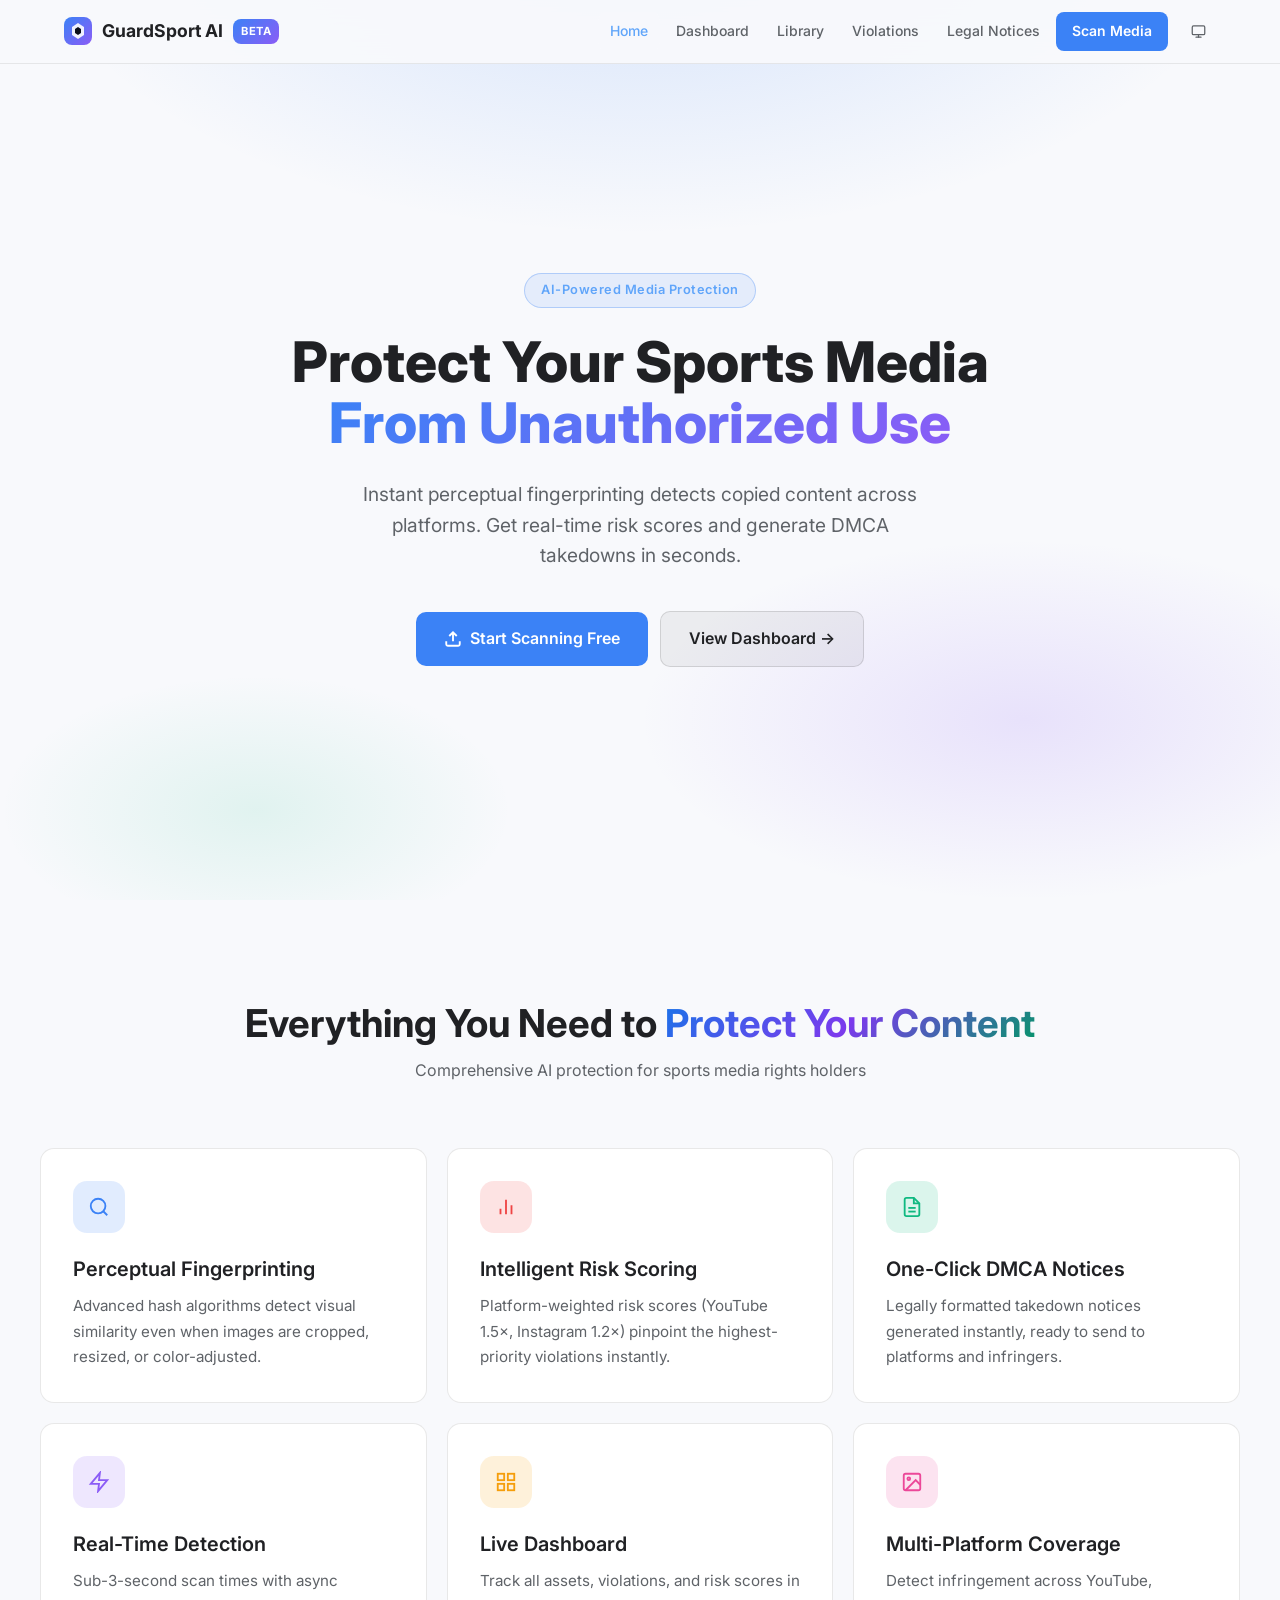
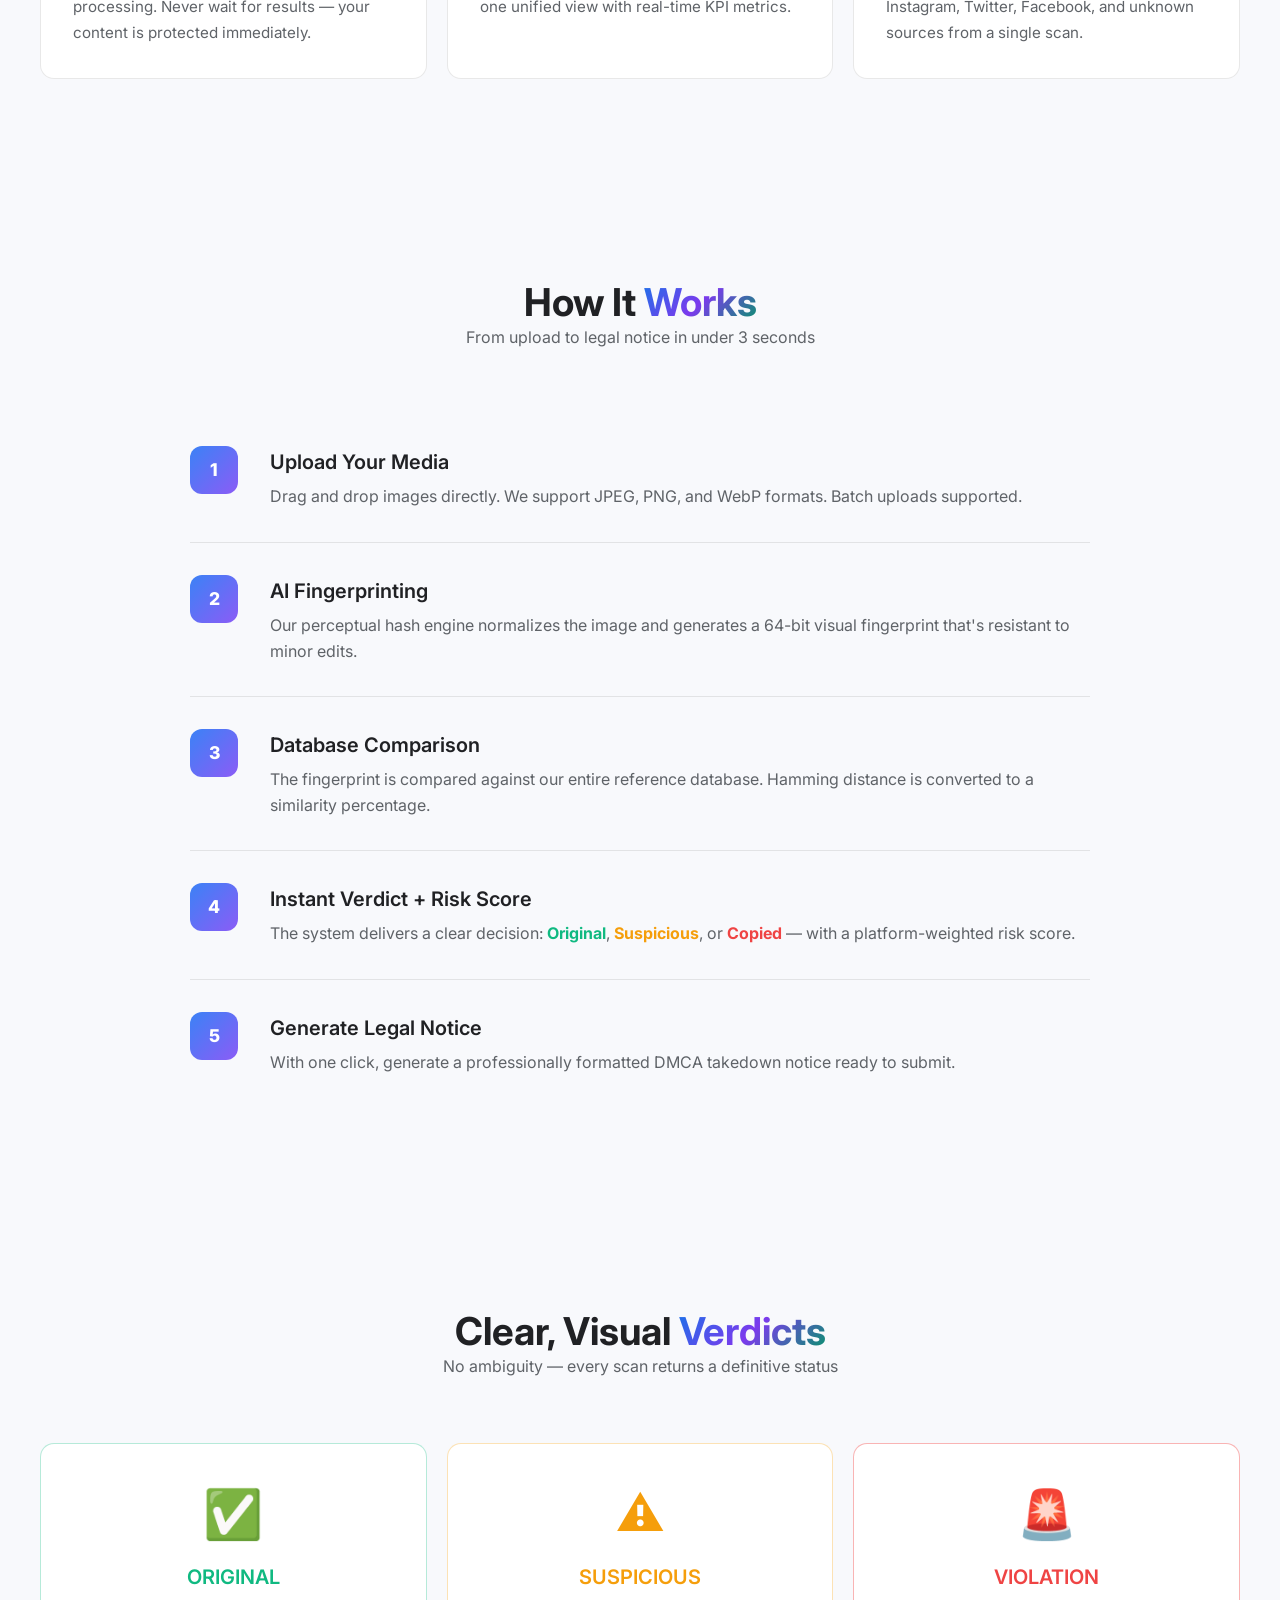
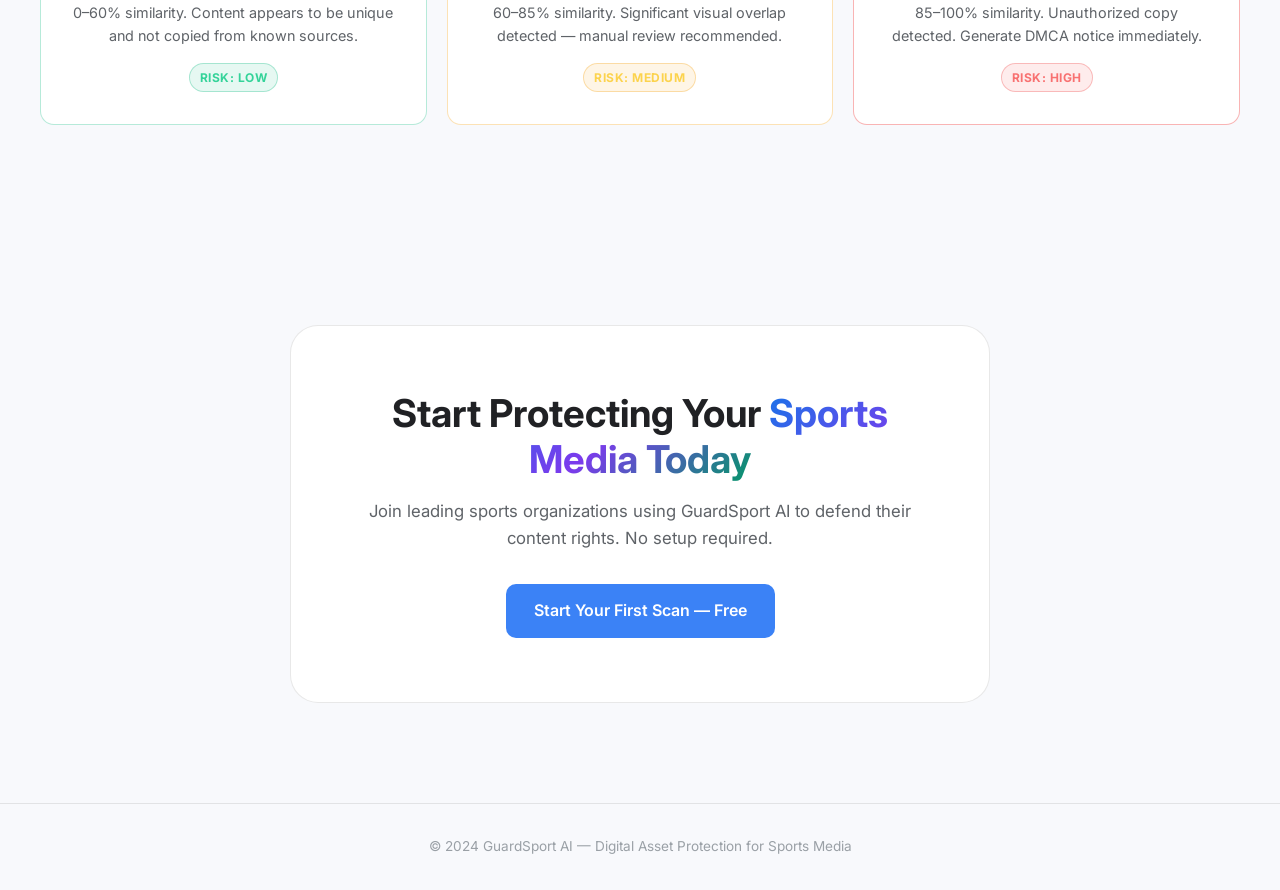
==== frontend/index.html @ a5006ee5 "🚀 Initial release: GuardSport AI — Sports Media Protection Platform - FastAPI backend with perceptua" ====
<!DOCTYPE html>
<html lang="en">
<head>
  <meta charset="UTF-8"/>
  <link rel="icon" href="favicon.svg" type="image/svg+xml"/>
  <meta name="viewport" content="width=device-width, initial-scale=1.0"/>
  <title>GuardSport AI — Digital Asset Protection for Sports Media</title>
  <meta name="description" content="AI-powered sports media protection platform. Detect unauthorized image and video usage, get instant risk scores, and generate legal DMCA takedown notices."/>
  <link rel="stylesheet" href="css/common.css"/>
  <link rel="stylesheet" href="css/animations.css"/>
  <style>
    /* ── Hero ────────────────────────────────────────── */
    .hero {
      min-height: 100vh;
      display: flex; align-items: center; justify-content: center;
      text-align: center;
      padding: 120px 24px 80px;
      position: relative; overflow: hidden;
    }

    .hero-bg {
      position: absolute; inset: 0;
      background:
        radial-gradient(ellipse 80% 60% at 50% -10%, rgba(59,130,246,0.2) 0%, transparent 60%),
        radial-gradient(ellipse 60% 40% at 80% 80%, rgba(139,92,246,0.15) 0%, transparent 50%),
        radial-gradient(ellipse 40% 30% at 20% 90%, rgba(16,185,129,0.1) 0%, transparent 50%);
      pointer-events: none;
    }

    /* Animated grid */
    .hero-grid {
      position: absolute; inset: 0; overflow: hidden; pointer-events: none;
      background-image:
        linear-gradient(rgba(255,255,255,0.02) 1px, transparent 1px),
        linear-gradient(90deg, rgba(255,255,255,0.02) 1px, transparent 1px);
      background-size: 64px 64px;
      mask-image: radial-gradient(ellipse at center, black 30%, transparent 80%);
    }

    .hero-content { position: relative; z-index: 1; max-width: 800px; }

    .hero-eyebrow {
      display: inline-flex; align-items: center; gap: 8px;
      background: rgba(59,130,246,0.1);
      border: 1px solid rgba(59,130,246,0.3);
      border-radius: 100px;
      padding: 6px 16px;
      font-size: 0.8rem;
      font-weight: 600;
      color: var(--blue-light);
      letter-spacing: 0.5px;
      margin-bottom: 24px;
      animation: fadeInUp 0.5s ease forwards;
    }

    .hero h1 {
      margin-bottom: 24px;
      animation: fadeInUp 0.5s 0.1s ease forwards; opacity: 0;
    }

    .hero p.lead {
      font-size: 1.2rem;
      max-width: 580px;
      margin: 0 auto 40px;
      animation: fadeInUp 0.5s 0.2s ease forwards; opacity: 0;
    }

    .hero-cta {
      display: flex; align-items: center; justify-content: center; gap: 12px;
      flex-wrap: wrap;
      animation: fadeInUp 0.5s 0.3s ease forwards; opacity: 0;
    }

    .hero-stats {
      display: flex; align-items: center; justify-content: center;
      gap: 40px; margin-top: 72px;
      animation: fadeInUp 0.5s 0.5s ease forwards; opacity: 0;
    }

    .hero-stat-item { text-align: center; }
    .hero-stat-value {
      font-size: 2rem; font-weight: 800;
      background: linear-gradient(135deg, var(--blue-light), #A78BFA);
      -webkit-background-clip: text; background-clip: text;
      -webkit-text-fill-color: transparent;
    }
    .hero-stat-label { font-size: 0.8rem; color: var(--text-muted); margin-top: 2px; }
    .hero-stat-divider { width: 1px; height: 40px; background: var(--border); }

    /* ── Features ────────────────────────────────────── */
    .features { padding: 100px 24px; }
    .features-inner { max-width: var(--max-width); margin: 0 auto; }

    .features-header { text-align: center; margin-bottom: 64px; }
    .features-header h2 { margin-bottom: 12px; }

    .features-grid {
      display: grid;
      grid-template-columns: repeat(auto-fit, minmax(300px, 1fr));
      gap: 20px;
    }

    .feature-card {
      background: var(--bg-card);
      border: 1px solid var(--border);
      border-radius: var(--radius);
      padding: 32px;
      transition: all 0.3s;
    }

    .feature-card:hover {
      border-color: var(--border-hover);
      transform: translateY(-4px);
      box-shadow: var(--shadow-lg);
    }

    .feature-icon {
      width: 52px; height: 52px;
      border-radius: 14px;
      display: flex; align-items: center; justify-content: center;
      font-size: 1.5rem;
      margin-bottom: 20px;
    }

    .feature-card h3 { margin-bottom: 8px; }
    .feature-card p { font-size: 0.95rem; line-height: 1.7; }

    /* ── How It Works ────────────────────────────────── */
    .how-it-works { padding: 100px 24px; background: rgba(255,255,255,0.01); }
    .how-inner { max-width: 900px; margin: 0 auto; }
    .how-header { text-align: center; margin-bottom: 64px; }

    .steps { display: flex; flex-direction: column; gap: 0; }

    .step {
      display: flex; gap: 32px; align-items: flex-start;
      padding: 32px 0;
      border-bottom: 1px solid var(--border);
    }
    .step:last-child { border-bottom: none; }

    .step-num {
      width: 48px; height: 48px; flex-shrink: 0;
      border-radius: 12px;
      background: linear-gradient(135deg, var(--blue), #8B5CF6);
      display: flex; align-items: center; justify-content: center;
      font-weight: 800; font-size: 1.1rem; color: white;
    }

    .step-content h3 { margin-bottom: 6px; }

    /* ── Status Demo ─────────────────────────────────── */
    .demo-section { padding: 100px 24px; }
    .demo-inner { max-width: var(--max-width); margin: 0 auto; }
    .demo-header { text-align: center; margin-bottom: 64px; }

    .demo-cards {
      display: grid;
      grid-template-columns: repeat(auto-fit, minmax(280px, 1fr));
      gap: 20px;
    }

    .demo-card {
      background: var(--bg-card);
      border: 1px solid var(--border);
      border-radius: var(--radius);
      padding: 32px;
      text-align: center;
      transition: all 0.3s;
    }

    .demo-status { font-size: 3rem; font-weight: 900; margin-bottom: 8px; }
    .demo-card p { font-size: 0.9rem; margin-top: 8px; }

    .demo-card.original { border-color: rgba(16,185,129,0.3); }
    .demo-card.suspicious { border-color: rgba(245,158,11,0.3); }
    .demo-card.copied { border-color: rgba(239,68,68,0.4); animation: pulse-red 3s infinite; }

    .demo-card.original:hover { box-shadow: 0 0 40px var(--green-glow); }
    .demo-card.suspicious:hover { box-shadow: 0 0 40px var(--yellow-glow); }
    .demo-card.copied:hover { box-shadow: 0 0 60px var(--red-glow); }

    /* ── CTA Section ─────────────────────────────────── */
    .cta-section {
      padding: 100px 24px;
      text-align: center;
    }

    .cta-inner {
      max-width: 700px; margin: 0 auto;
      background: var(--bg-card);
      border: 1px solid var(--border);
      border-radius: var(--radius-xl);
      padding: 64px 48px;
    }

    .cta-inner h2 { margin-bottom: 16px; }
    .cta-inner p { margin-bottom: 32px; font-size: 1.05rem; }

    /* ── Footer ──────────────────────────────────────── */
    .footer {
      border-top: 1px solid var(--border);
      padding: 32px 24px;
      text-align: center;
    }
    .footer p { font-size: 0.85rem; color: var(--text-muted); }
  </style>
  <script src="js/theme.js"></script>
</head>
<body>

<!-- Navigation -->
<nav class="nav">
  <div class="nav-inner">
    <a href="index.html" class="nav-logo">
      <svg viewBox="0 0 28 28" fill="none" xmlns="http://www.w3.org/2000/svg">
        <rect width="28" height="28" rx="8" fill="url(#logoGrad)"/>
        <path d="M14 6L8 10V18L14 22L20 18V10L14 6Z" fill="white" opacity="0.9"/>
        <path d="M14 10L11 12V16L14 18L17 16V12L14 10Z" fill="#0A0E1A"/>
        <defs>
          <linearGradient id="logoGrad" x1="0" y1="0" x2="28" y2="28" gradientUnits="userSpaceOnUse">
            <stop stop-color="#3B82F6"/>
            <stop offset="1" stop-color="#8B5CF6"/>
          </linearGradient>
        </defs>
      </svg>
      GuardSport AI
      <span class="logo-badge">BETA</span>
    </a>
    <ul class="nav-links">
      <li><a href="index.html" class="active">Home</a></li>
      <li><a href="dashboard.html">Dashboard</a></li>
      <li><a href="library.html">Library</a></li>
      <li><a href="violations.html">Violations</a></li>
      <li><a href="legal.html">Legal Notices</a></li>
      <li><a href="upload.html" class="nav-cta">Scan Media</a></li>
    </ul>
    <button class="theme-toggle" id="theme-toggle" aria-label="Toggle theme" title="Toggle theme"></button>
  </div>
</nav>

<!-- Hero Section -->
<section class="hero">
  <div class="hero-bg"></div>
  <div class="hero-grid"></div>
  <div class="hero-content">
    <span class="hero-eyebrow">AI-Powered Media Protection</span>
    <h1>
      Protect Your Sports Media<br/>
      <span class="hero-gradient">From Unauthorized Use</span>
    </h1>
    <p class="lead">
      Instant perceptual fingerprinting detects copied content across platforms.
      Get real-time risk scores and generate DMCA takedowns in seconds.
    </p>
    <div class="hero-cta">
      <a href="upload.html" class="btn btn-primary btn-lg" id="hero-cta-scan">
        <svg width="18" height="18" viewBox="0 0 24 24" fill="none" stroke="currentColor" stroke-width="2.5"><path d="M21 15v4a2 2 0 01-2 2H5a2 2 0 01-2-2v-4M17 8l-5-5-5 5M12 3v12"/></svg>
        Start Scanning Free
      </a>
      <a href="dashboard.html" class="btn btn-secondary btn-lg" id="hero-cta-dashboard">
        View Dashboard →
      </a>
    </div>

  </div>
</section>

<!-- Features -->
<section class="features">
  <div class="features-inner">
    <div class="features-header">
      <h2>Everything You Need to <span class="gradient-text">Protect Your Content</span></h2>
      <p>Comprehensive AI protection for sports media rights holders</p>
    </div>
    <div class="features-grid">
      <div class="feature-card fade-up fade-up-1" id="feature-fingerprint">
        <div class="feature-icon" style="background:rgba(59,130,246,0.15);">
          <svg width="22" height="22" viewBox="0 0 24 24" fill="none" stroke="#3B82F6" stroke-width="2"><circle cx="11" cy="11" r="8"/><path d="M21 21l-4.35-4.35"/></svg>
        </div>
        <h3>Perceptual Fingerprinting</h3>
        <p>Advanced hash algorithms detect visual similarity even when images are cropped, resized, or color-adjusted.</p>
      </div>
      <div class="feature-card fade-up fade-up-2" id="feature-risk">
        <div class="feature-icon" style="background:rgba(239,68,68,0.15);">
          <svg width="22" height="22" viewBox="0 0 24 24" fill="none" stroke="#EF4444" stroke-width="2"><path d="M18 20V10M12 20V4M6 20v-6"/></svg>
        </div>
        <h3>Intelligent Risk Scoring</h3>
        <p>Platform-weighted risk scores (YouTube 1.5×, Instagram 1.2×) pinpoint the highest-priority violations instantly.</p>
      </div>
      <div class="feature-card fade-up fade-up-3" id="feature-legal">
        <div class="feature-icon" style="background:rgba(16,185,129,0.15);">
          <svg width="22" height="22" viewBox="0 0 24 24" fill="none" stroke="#10B981" stroke-width="2"><path d="M14 2H6a2 2 0 00-2 2v16a2 2 0 002 2h12a2 2 0 002-2V8z"/><polyline points="14 2 14 8 20 8"/><line x1="16" y1="13" x2="8" y2="13"/><line x1="16" y1="17" x2="8" y2="17"/></svg>
        </div>
        <h3>One-Click DMCA Notices</h3>
        <p>Legally formatted takedown notices generated instantly, ready to send to platforms and infringers.</p>
      </div>
      <div class="feature-card fade-up fade-up-4" id="feature-realtime">
        <div class="feature-icon" style="background:rgba(139,92,246,0.15);">
          <svg width="22" height="22" viewBox="0 0 24 24" fill="none" stroke="#8B5CF6" stroke-width="2"><polygon points="13 2 3 14 12 14 11 22 21 10 12 10 13 2"/></svg>
        </div>
        <h3>Real-Time Detection</h3>
        <p>Sub-3-second scan times with async processing. Never wait for results — your content is protected immediately.</p>
      </div>
      <div class="feature-card fade-up fade-up-5" id="feature-dashboard">
        <div class="feature-icon" style="background:rgba(245,158,11,0.15);">
          <svg width="22" height="22" viewBox="0 0 24 24" fill="none" stroke="#F59E0B" stroke-width="2"><rect x="3" y="3" width="7" height="7"/><rect x="14" y="3" width="7" height="7"/><rect x="14" y="14" width="7" height="7"/><rect x="3" y="14" width="7" height="7"/></svg>
        </div>
        <h3>Live Dashboard</h3>
        <p>Track all assets, violations, and risk scores in one unified view with real-time KPI metrics.</p>
      </div>
      <div class="feature-card fade-up fade-up-6" id="feature-multi">
        <div class="feature-icon" style="background:rgba(236,72,153,0.15);">
          <svg width="22" height="22" viewBox="0 0 24 24" fill="none" stroke="#EC4899" stroke-width="2"><rect x="3" y="3" width="18" height="18" rx="2"/><circle cx="8.5" cy="8.5" r="1.5"/><polyline points="21 15 16 10 5 21"/></svg>
        </div>
        <h3>Multi-Platform Coverage</h3>
        <p>Detect infringement across YouTube, Instagram, Twitter, Facebook, and unknown sources from a single scan.</p>
      </div>
    </div>
  </div>
</section>

<!-- How It Works -->
<section class="how-it-works">
  <div class="how-inner">
    <div class="how-header">
      <h2>How It <span class="gradient-text">Works</span></h2>
      <p>From upload to legal notice in under 3 seconds</p>
    </div>
    <div class="steps">
      <div class="step">
        <div class="step-num">1</div>
        <div class="step-content">
          <h3>Upload Your Media</h3>
          <p>Drag and drop images directly. We support JPEG, PNG, and WebP formats. Batch uploads supported.</p>
        </div>
      </div>
      <div class="step">
        <div class="step-num">2</div>
        <div class="step-content">
          <h3>AI Fingerprinting</h3>
          <p>Our perceptual hash engine normalizes the image and generates a 64-bit visual fingerprint that's resistant to minor edits.</p>
        </div>
      </div>
      <div class="step">
        <div class="step-num">3</div>
        <div class="step-content">
          <h3>Database Comparison</h3>
          <p>The fingerprint is compared against our entire reference database. Hamming distance is converted to a similarity percentage.</p>
        </div>
      </div>
      <div class="step">
        <div class="step-num">4</div>
        <div class="step-content">
          <h3>Instant Verdict + Risk Score</h3>
          <p>The system delivers a clear decision: <strong style="color:var(--green)">Original</strong>, <strong style="color:var(--yellow)">Suspicious</strong>, or <strong style="color:var(--red)">Copied</strong> — with a platform-weighted risk score.</p>
        </div>
      </div>
      <div class="step">
        <div class="step-num">5</div>
        <div class="step-content">
          <h3>Generate Legal Notice</h3>
          <p>With one click, generate a professionally formatted DMCA takedown notice ready to submit.</p>
        </div>
      </div>
    </div>
  </div>
</section>

<!-- Status Demo -->
<section class="demo-section">
  <div class="demo-inner">
    <div class="demo-header">
      <h2>Clear, Visual <span class="gradient-text">Verdicts</span></h2>
      <p>No ambiguity — every scan returns a definitive status</p>
    </div>
    <div class="demo-cards">
      <div class="demo-card original" id="demo-original">
        <div class="demo-status" style="color:var(--green)">✅</div>
        <h3 style="color:var(--green)">ORIGINAL</h3>
        <p>0–60% similarity. Content appears to be unique and not copied from known sources.</p>
        <div class="mt-16">
          <span class="badge badge-original">Risk: Low</span>
        </div>
      </div>
      <div class="demo-card suspicious" id="demo-suspicious">
        <div class="demo-status" style="color:var(--yellow)">⚠️</div>
        <h3 style="color:var(--yellow)">SUSPICIOUS</h3>
        <p>60–85% similarity. Significant visual overlap detected — manual review recommended.</p>
        <div class="mt-16">
          <span class="badge badge-suspicious">Risk: Medium</span>
        </div>
      </div>
      <div class="demo-card copied" id="demo-copied">
        <div class="demo-status" style="color:var(--red)">🚨</div>
        <h3 style="color:var(--red)">VIOLATION</h3>
        <p>85–100% similarity. Unauthorized copy detected. Generate DMCA notice immediately.</p>
        <div class="mt-16">
          <span class="badge badge-copied">Risk: High</span>
        </div>
      </div>
    </div>
  </div>
</section>

<!-- CTA -->
<section class="cta-section">
  <div class="cta-inner">
    <h2>Start Protecting Your <span class="gradient-text">Sports Media Today</span></h2>
    <p>Join leading sports organizations using GuardSport AI to defend their content rights. No setup required.</p>
    <a href="upload.html" class="btn btn-primary btn-lg" id="cta-final">
      Start Your First Scan — Free
    </a>
  </div>
</section>

<footer class="footer">
  <p>© 2024 GuardSport AI — Digital Asset Protection for Sports Media</p>
</footer>

<script>
  // Intersection observer for fade-up animations
  const fadeCards = document.querySelectorAll('.feature-card');
  const obs = new IntersectionObserver((entries) => {
    entries.forEach(e => { if (e.isIntersecting) e.target.classList.add('visible'); });
  }, { threshold: 0.1 });
  fadeCards.forEach(c => obs.observe(c));
</script>
</body>
</html>
---- frontend/css/common.css ----
/* ══════════════════════════════════════════════════════
   common.css — Design system for Digital Asset Protection
   ══════════════════════════════════════════════════════ */

@import url('https://fonts.googleapis.com/css2?family=Inter:wght@300;400;500;600;700;800;900&display=swap');

/* ── CSS Variables (Design Tokens) ───────────────────── */
:root {
  /* Colors */
  --bg-primary:    #06090F;
  --bg-secondary:  #0D1117;
  --bg-card:       #111827;
  --bg-card-hover: #161f2e;
  --border:        rgba(255,255,255,0.07);
  --border-hover:  rgba(255,255,255,0.14);

  /* Brand */
  --blue:          #3B82F6;
  --blue-light:    #60A5FA;
  --blue-glow:     rgba(59,130,246,0.3);

  /* Status */
  --green:         #10B981;
  --green-light:   #34D399;
  --green-glow:    rgba(16,185,129,0.25);
  --green-bg:      rgba(16,185,129,0.1);

  --yellow:        #F59E0B;
  --yellow-light:  #FCD34D;
  --yellow-glow:   rgba(245,158,11,0.25);
  --yellow-bg:     rgba(245,158,11,0.1);

  --red:           #EF4444;
  --red-light:     #F87171;
  --red-glow:      rgba(239,68,68,0.35);
  --red-bg:        rgba(239,68,68,0.1);

  /* Text */
  --text-primary:  #F9FAFB;
  --text-secondary:#9CA3AF;
  --text-muted:    #6B7280;

  /* Layout */
  --max-width:     1200px;
  --radius-sm:     8px;
  --radius:        14px;
  --radius-lg:     20px;
  --radius-xl:     28px;

  /* Shadows */
  --shadow-sm:     0 2px 8px rgba(0,0,0,0.4);
  --shadow:        0 4px 24px rgba(0,0,0,0.5);
  --shadow-lg:     0 8px 48px rgba(0,0,0,0.6);
  --shadow-blue:   0 4px 32px rgba(59,130,246,0.2);
}

/* ── Reset & Base ────────────────────────────────────── */
*, *::before, *::after { box-sizing: border-box; margin: 0; padding: 0; }

html { scroll-behavior: smooth; }

body {
  font-family: 'Inter', system-ui, sans-serif;
  background: var(--bg-primary);
  color: var(--text-primary);
  line-height: 1.6;
  min-height: 100vh;
  -webkit-font-smoothing: antialiased;
}

/* ── Typography ─────────────────────────────────────── */
h1 { font-size: clamp(2rem, 5vw, 3.5rem); font-weight: 800; line-height: 1.1; }
h2 { font-size: clamp(1.5rem, 3vw, 2.5rem); font-weight: 700; line-height: 1.2; }
h3 { font-size: 1.25rem; font-weight: 600; }
h4 { font-size: 1rem; font-weight: 600; }
p  { color: var(--text-secondary); }

a { color: var(--blue-light); text-decoration: none; }
a:hover { text-decoration: underline; }

/* ── Navigation ─────────────────────────────────────── */
.nav {
  position: fixed; top: 0; left: 0; right: 0; z-index: 100;
  background: rgba(6,9,15,0.85);
  backdrop-filter: blur(20px);
  border-bottom: 1px solid var(--border);
  height: 64px;
  display: flex; align-items: center;
}

.nav-inner {
  max-width: var(--max-width);
  margin: 0 auto;
  padding: 0 24px;
  width: 100%;
  display: flex; align-items: center; gap: 8px;
}

.nav-logo {
  display: flex; align-items: center; gap: 10px;
  font-weight: 700; font-size: 1.1rem;
  color: var(--text-primary);
  text-decoration: none;
  flex: 1;
}

.nav-logo svg { width: 28px; height: 28px; }

.logo-badge {
  background: linear-gradient(135deg, var(--blue), #8B5CF6);
  border-radius: 8px;
  padding: 4px 8px;
  font-size: 0.7rem;
  font-weight: 700;
  color: white;
  letter-spacing: 0.5px;
}

.nav-links {
  display: flex; align-items: center; gap: 4px;
  list-style: none;
}

.nav-links a {
  display: flex; align-items: center; gap: 6px;
  padding: 8px 12px;
  border-radius: var(--radius-sm);
  font-size: 0.875rem;
  font-weight: 500;
  color: var(--text-secondary);
  text-decoration: none;
  transition: all 0.2s;
}

.nav-links a:hover,
.nav-links a.active {
  color: var(--text-primary);
  background: rgba(255,255,255,0.06);
}

.nav-links a.active { color: var(--blue-light); }

.nav-cta {
  background: var(--blue);
  color: white !important;
  padding: 8px 16px !important;
  border-radius: var(--radius-sm) !important;
  font-weight: 600 !important;
  transition: all 0.2s !important;
}
.nav-cta:hover {
  background: var(--blue-light) !important;
  transform: translateY(-1px);
  box-shadow: var(--shadow-blue) !important;
}

/* ── Page Layout ─────────────────────────────────────── */
.page-wrapper {
  max-width: var(--max-width);
  margin: 0 auto;
  padding: 88px 24px 64px;
}

.page-header {
  margin-bottom: 40px;
}
.page-header h1 { margin-bottom: 8px; }
.page-header p  { font-size: 1.05rem; }

/* ── Cards ───────────────────────────────────────────── */
.card {
  background: var(--bg-card);
  border: 1px solid var(--border);
  border-radius: var(--radius);
  padding: 24px;
  transition: border-color 0.2s, transform 0.2s, box-shadow 0.2s;
}

.card:hover {
  border-color: var(--border-hover);
  transform: translateY(-2px);
  box-shadow: var(--shadow);
}

.card-lg { padding: 32px; }
.card-sm { padding: 16px; border-radius: var(--radius-sm); }

/* ── Buttons ─────────────────────────────────────────── */
.btn {
  display: inline-flex; align-items: center; gap: 8px;
  padding: 10px 20px;
  border-radius: var(--radius-sm);
  font-size: 0.9rem;
  font-weight: 600;
  cursor: pointer;
  border: none;
  transition: all 0.2s;
  text-decoration: none;
  white-space: nowrap;
}

.btn-primary {
  background: var(--blue);
  color: white;
}
.btn-primary:hover {
  background: var(--blue-light);
  transform: translateY(-1px);
  box-shadow: 0 4px 20px rgba(59,130,246,0.4);
  text-decoration: none;
  color: white;
}

.btn-secondary {
  background: rgba(255,255,255,0.07);
  color: var(--text-primary);
  border: 1px solid var(--border);
}
.btn-secondary:hover {
  background: rgba(255,255,255,0.12);
  border-color: var(--border-hover);
  text-decoration: none;
}

.btn-danger {
  background: var(--red);
  color: white;
}
.btn-danger:hover {
  background: var(--red-light);
  transform: translateY(-1px);
  box-shadow: 0 4px 20px rgba(239,68,68,0.4);
  text-decoration: none;
  color: white;
}

.btn-success {
  background: var(--green);
  color: white;
}
.btn-success:hover {
  background: var(--green-light);
  transform: translateY(-1px);
  box-shadow: 0 4px 20px rgba(16,185,129,0.4);
  text-decoration: none;
  color: white;
}

.btn-lg { padding: 14px 28px; font-size: 1rem; border-radius: 10px; }
.btn-sm { padding: 6px 14px; font-size: 0.8rem; }
.btn-icon { padding: 8px; }

/* ── Status Badges ───────────────────────────────────── */
.badge {
  display: inline-flex; align-items: center; gap: 6px;
  padding: 4px 10px;
  border-radius: 100px;
  font-size: 0.75rem;
  font-weight: 700;
  letter-spacing: 0.5px;
  text-transform: uppercase;
}

.badge-original {
  background: var(--green-bg);
  color: var(--green-light);
  border: 1px solid rgba(16,185,129,0.3);
}

.badge-suspicious {
  background: var(--yellow-bg);
  color: var(--yellow-light);
  border: 1px solid rgba(245,158,11,0.3);
}

.badge-copied {
  background: var(--red-bg);
  color: var(--red-light);
  border: 1px solid rgba(239,68,68,0.3);
}

/* LARGE status badge for results page */
.status-badge-large {
  display: inline-flex; align-items: center; gap: 12px;
  padding: 16px 32px;
  border-radius: var(--radius);
  font-size: 1.5rem;
  font-weight: 900;
  letter-spacing: 1px;
  text-transform: uppercase;
}

.status-badge-large.original {
  background: var(--green-bg);
  color: var(--green);
  border: 2px solid var(--green);
  box-shadow: 0 0 40px var(--green-glow);
}

.status-badge-large.suspicious {
  background: var(--yellow-bg);
  color: var(--yellow);
  border: 2px solid var(--yellow);
  box-shadow: 0 0 40px var(--yellow-glow);
}

.status-badge-large.copied {
  background: var(--red-bg);
  color: var(--red);
  border: 2px solid var(--red);
  box-shadow: 0 0 60px var(--red-glow);
  animation: pulse-red 2s infinite;
}

/* ── Metric Cards ────────────────────────────────────── */
.metric-grid {
  display: grid;
  grid-template-columns: repeat(auto-fit, minmax(220px, 1fr));
  gap: 16px;
  margin-bottom: 32px;
}

.metric-card {
  background: var(--bg-card);
  border: 1px solid var(--border);
  border-radius: var(--radius);
  padding: 24px;
  transition: all 0.2s;
}

.metric-card:hover {
  border-color: var(--border-hover);
  transform: translateY(-2px);
}

.metric-icon {
  width: 44px; height: 44px;
  border-radius: 10px;
  display: flex; align-items: center; justify-content: center;
  font-size: 1.3rem;
  margin-bottom: 16px;
}

.metric-value {
  font-size: 2.2rem;
  font-weight: 800;
  line-height: 1;
  margin-bottom: 4px;
}

.metric-label {
  font-size: 0.85rem;
  color: var(--text-muted);
  font-weight: 500;
}

.metric-trend {
  display: inline-flex; align-items: center; gap: 4px;
  margin-top: 8px;
  font-size: 0.78rem;
  font-weight: 600;
}

/* ── Tables ──────────────────────────────────────────── */
.table-wrapper {
  overflow-x: auto;
  border-radius: var(--radius);
  border: 1px solid var(--border);
}

table {
  width: 100%;
  border-collapse: collapse;
  font-size: 0.875rem;
}

thead {
  background: rgba(255,255,255,0.03);
}

th {
  padding: 12px 16px;
  text-align: left;
  font-weight: 600;
  font-size: 0.75rem;
  text-transform: uppercase;
  letter-spacing: 0.5px;
  color: var(--text-muted);
  border-bottom: 1px solid var(--border);
}

td {
  padding: 14px 16px;
  border-bottom: 1px solid rgba(255,255,255,0.04);
  vertical-align: middle;
}

tr:last-child td { border-bottom: none; }

tr:hover td {
  background: rgba(255,255,255,0.02);
}

.row-violation td { background: rgba(239,68,68,0.04) !important; }
.row-violation:hover td { background: rgba(239,68,68,0.08) !important; }

/* ── Progress Bar ────────────────────────────────────── */
.progress-bar {
  height: 6px;
  background: rgba(255,255,255,0.08);
  border-radius: 100px;
  overflow: hidden;
}

.progress-fill {
  height: 100%;
  border-radius: 100px;
  transition: width 1s cubic-bezier(0.4, 0, 0.2, 1);
}

/* ── Toast ───────────────────────────────────────────── */
.toast-container {
  position: fixed; bottom: 24px; right: 24px;
  z-index: 9999;
  display: flex; flex-direction: column; gap: 8px;
}

.toast {
  display: flex; align-items: center; gap: 12px;
  background: var(--bg-card);
  border: 1px solid var(--border);
  border-radius: var(--radius-sm);
  padding: 12px 16px;
  font-size: 0.875rem;
  font-weight: 500;
  box-shadow: var(--shadow-lg);
  animation: slideIn 0.3s ease, fadeOut 0.3s ease 2.7s forwards;
  min-width: 280px;
  max-width: 380px;
}

.toast.success { border-left: 3px solid var(--green); }
.toast.error   { border-left: 3px solid var(--red); }
.toast.info    { border-left: 3px solid var(--blue); }

/* ── Section Dividers ────────────────────────────────── */
.section-header {
  display: flex; align-items: center; justify-content: space-between;
  margin-bottom: 20px;
}

.section-title {
  font-size: 1rem;
  font-weight: 700;
  color: var(--text-primary);
}

/* ── Empty State ─────────────────────────────────────── */
.empty-state {
  text-align: center; padding: 60px 24px;
  color: var(--text-muted);
}

.empty-state-icon { font-size: 3rem; margin-bottom: 16px; opacity: 0.5; }
.empty-state h3 { color: var(--text-secondary); margin-bottom: 8px; }

/* ── Skeleton Loader ─────────────────────────────────── */
.skeleton {
  background: linear-gradient(
    90deg,
    rgba(255,255,255,0.04) 25%,
    rgba(255,255,255,0.08) 50%,
    rgba(255,255,255,0.04) 75%
  );
  background-size: 200% 100%;
  animation: shimmer 1.5s infinite;
  border-radius: var(--radius-sm);
}

/* ── Loading Overlay ─────────────────────────────────── */
.scan-overlay {
  position: fixed; inset: 0;
  background: rgba(6,9,15,0.92);
  backdrop-filter: blur(12px);
  z-index: 200;
  display: flex; flex-direction: column;
  align-items: center; justify-content: center;
  gap: 24px;
}

.scan-overlay.hidden { display: none; }

.scan-ring {
  width: 80px; height: 80px;
  border: 3px solid rgba(59,130,246,0.2);
  border-top-color: var(--blue);
  border-radius: 50%;
  animation: spin 0.8s linear infinite;
}

.scan-text {
  font-size: 1.2rem;
  font-weight: 600;
  color: var(--text-primary);
}

.scan-subtext {
  font-size: 0.875rem;
  color: var(--text-muted);
}

/* ── Gradient Text ───────────────────────────────────── */
.gradient-text {
  background: linear-gradient(135deg, var(--blue-light), #A78BFA, var(--green-light));
  -webkit-background-clip: text;
  background-clip: text;
  -webkit-text-fill-color: transparent;
}

/* ── Utilities ───────────────────────────────────────── */
.flex         { display: flex; }
.flex-col     { flex-direction: column; }
.items-center { align-items: center; }
.justify-between { justify-content: space-between; }
.gap-4  { gap: 4px; }
.gap-8  { gap: 8px; }
.gap-12 { gap: 12px; }
.gap-16 { gap: 16px; }
.gap-24 { gap: 24px; }
.mt-8  { margin-top: 8px; }
.mt-16 { margin-top: 16px; }
.mt-24 { margin-top: 24px; }
.mt-32 { margin-top: 32px; }
.mb-8  { margin-bottom: 8px; }
.mb-16 { margin-bottom: 16px; }
.mb-24 { margin-bottom: 24px; }
.mb-32 { margin-bottom: 32px; }
.text-center { text-align: center; }
.text-muted  { color: var(--text-muted) !important; }
.text-secondary { color: var(--text-secondary) !important; }
.font-mono { font-family: 'Courier New', monospace; }
.hidden  { display: none !important; }
.w-full  { width: 100%; }

/* ── Grid Layouts ────────────────────────────────────── */
.grid-2 { display: grid; grid-template-columns: 1fr 1fr; gap: 16px; }
.grid-3 { display: grid; grid-template-columns: repeat(3, 1fr); gap: 16px; }
.grid-auto { display: grid; grid-template-columns: repeat(auto-fill, minmax(280px, 1fr)); gap: 16px; }

@media (max-width: 768px) {
  .grid-2, .grid-3 { grid-template-columns: 1fr; }
  .nav-links { display: none; }
  .page-wrapper { padding: 80px 16px 48px; }
}

/* ── Theme Transition ────────────────────────────────── */
*,
body, .nav, .card, .metric-card, .btn, .badge, .table-wrapper,
.options-panel, .drop-zone, .activity-item, .v-card,
.score-card, .matches-section, .toast, .form-input,
.overlay-card, .progress-bar, .section-header, .filter-btn,
.sort-select, .page-wrapper, .status-hero {
  transition:
    background-color 0.22s ease,
    border-color 0.22s ease,
    box-shadow 0.22s ease;
}
/* Keep color transitions on text elements */
h1, h2, h3, h4, p, span, td, th, label, a, .metric-value,
.metric-label, .section-title, .score-label, .score-value {
  transition: color 0.22s ease;
}

/* ── Light Theme (Google-style) ──────────────────────── */
[data-theme="light"] {
  --bg-primary:    #F8F9FC;
  --bg-secondary:  #FFFFFF;
  --bg-card:       #FFFFFF;
  --bg-card-hover: #F1F3F4;
  --border:        rgba(0,0,0,0.09);
  --border-hover:  rgba(0,0,0,0.18);

  --text-primary:  #202124;
  --text-secondary:#5F6368;
  --text-muted:    #9AA0A6;

  --shadow-sm:  0 1px 4px rgba(0,0,0,0.08);
  --shadow:     0 2px 12px rgba(0,0,0,0.1);
  --shadow-lg:  0 4px 24px rgba(0,0,0,0.12);
  --shadow-blue: 0 2px 16px rgba(59,130,246,0.25);
}

[data-theme="light"] .nav {
  background: rgba(248,249,252,0.94);
  border-bottom-color: rgba(0,0,0,0.08);
}

[data-theme="light"] .skeleton {
  background: linear-gradient(90deg,#E8EAED 25%,#F1F3F4 50%,#E8EAED 75%) !important;
  background-size: 200% 100% !important;
}

[data-theme="light"] .btn-secondary {
  background: rgba(0,0,0,0.05);
  color: var(--text-primary);
  border-color: rgba(0,0,0,0.12);
}
[data-theme="light"] .btn-secondary:hover {
  background: rgba(0,0,0,0.09);
  border-color: rgba(0,0,0,0.2);
}

[data-theme="light"] .form-input,
[data-theme="light"] select.form-input {
  background: rgba(0,0,0,0.03);
  border-color: rgba(0,0,0,0.12);
  color: var(--text-primary);
}
[data-theme="light"] select.form-input option {
  background: #FFFFFF;
  color: #202124;
}

[data-theme="light"] thead {
  background: rgba(0,0,0,0.025);
}
[data-theme="light"] th {
  border-bottom-color: rgba(0,0,0,0.08);
  color: #5F6368;
}
[data-theme="light"] td {
  border-bottom-color: rgba(0,0,0,0.04);
}
[data-theme="light"] tr:hover td {
  background: rgba(0,0,0,0.015);
}

[data-theme="light"] .scan-overlay {
  background: rgba(248,249,252,0.97);
}
[data-theme="light"] #scan-overlay {
  background: rgba(248,249,252,0.97);
}
[data-theme="light"] .overlay-card {
  background: #FFFFFF;
  border-color: rgba(0,0,0,0.1);
}

[data-theme="light"] .toast {
  background: #FFFFFF;
  border-color: rgba(0,0,0,0.1);
  box-shadow: 0 4px 24px rgba(0,0,0,0.12);
}

[data-theme="light"] .filter-btn {
  background: rgba(0,0,0,0.04);
  border-color: rgba(0,0,0,0.1);
  color: var(--text-secondary);
}
[data-theme="light"] .sort-select {
  background: rgba(0,0,0,0.03);
  border-color: rgba(0,0,0,0.1);
  color: var(--text-primary);
}

[data-theme="light"] .gradient-text {
  background: linear-gradient(135deg, #1A73E8, #7C3AED, #059669);
  -webkit-background-clip: text;
  background-clip: text;
  -webkit-text-fill-color: transparent;
}

/* Match bar light override */
[data-theme="light"] .match-bar {
  background: rgba(0,0,0,0.08);
}

/* Drop zone light */
[data-theme="light"] .drop-zone {
  border-color: rgba(59,130,246,0.35);
}

/* Status badge large light adjustments */
[data-theme="light"] .status-badge-large.original {
  background: rgba(16,185,129,0.08);
}
[data-theme="light"] .status-badge-large.suspicious {
  background: rgba(245,158,11,0.08);
}
[data-theme="light"] .status-badge-large.copied {
  background: rgba(239,68,68,0.08);
}

/* ── Theme Toggle Button ─────────────────────────────── */
.theme-toggle {
  display: flex; align-items: center; justify-content: center;
  width: 36px; height: 36px;
  border-radius: var(--radius-sm);
  background: transparent;
  border: 1px solid transparent;
  cursor: pointer;
  color: var(--text-secondary);
  flex-shrink: 0;
  margin-left: 4px;
}
.theme-toggle:hover {
  background: rgba(255,255,255,0.07);
  border-color: var(--border);
  color: var(--text-primary);
}
[data-theme="light"] .theme-toggle:hover {
  background: rgba(0,0,0,0.05);
  border-color: rgba(0,0,0,0.12);
}
.theme-toggle svg { display: block; }
---- frontend/css/animations.css ----
/* ══════════════════════════════════════════════════
   animations.css — Keyframes & animated components
   ══════════════════════════════════════════════════ */

/* ── Core keyframes ─────────────────────────────── */

@keyframes spin {
  to { transform: rotate(360deg); }
}

@keyframes pulse-red {
  0%, 100% { box-shadow: 0 0 40px rgba(239,68,68,0.35); }
  50%       { box-shadow: 0 0 80px rgba(239,68,68,0.7), 0 0 120px rgba(239,68,68,0.3); }
}

@keyframes pulse-green {
  0%, 100% { box-shadow: 0 0 24px rgba(16,185,129,0.25); }
  50%       { box-shadow: 0 0 60px rgba(16,185,129,0.5); }
}

@keyframes shimmer {
  0%   { background-position: -200% 0; }
  100% { background-position:  200% 0; }
}

@keyframes slideIn {
  from { transform: translateX(100%); opacity: 0; }
  to   { transform: translateX(0);    opacity: 1; }
}

@keyframes fadeOut {
  from { opacity: 1; transform: translateX(0); }
  to   { opacity: 0; transform: translateX(100%); }
}

@keyframes fadeInUp {
  from { opacity: 0; transform: translateY(24px); }
  to   { opacity: 1; transform: translateY(0);    }
}

@keyframes scaleIn {
  from { opacity: 0; transform: scale(0.7); }
  to   { opacity: 1; transform: scale(1);   }
}

@keyframes revealBadge {
  0%   { opacity: 0; transform: scale(0.4) translateY(20px); filter: blur(8px); }
  60%  { transform: scale(1.08) translateY(-4px); filter: blur(0); }
  100% { opacity: 1; transform: scale(1) translateY(0); }
}

@keyframes glowPulse {
  0%, 100% { opacity: 0.7; }
  50%       { opacity: 1; }
}

@keyframes float {
  0%, 100% { transform: translateY(0); }
  50%       { transform: translateY(-8px); }
}

@keyframes gradientShift {
  0%   { background-position: 0% 50%; }
  50%  { background-position: 100% 50%; }
  100% { background-position: 0% 50%; }
}

@keyframes scanLine {
  0%   { top: 0; opacity: 1; }
  90%  { top: 100%; opacity: 1; }
  100% { top: 100%; opacity: 0; }
}

@keyframes borderRotate {
  to { --angle: 360deg; }
}

@keyframes countUp {
  from { opacity: 0; transform: translateY(8px); }
  to   { opacity: 1; transform: translateY(0); }
}

@keyframes popIn {
  0%   { transform: scale(0.5); opacity: 0; }
  70%  { transform: scale(1.1); }
  100% { transform: scale(1); opacity: 1; }
}

/* ── Animated hero gradient ─────────────────────── */
.hero-gradient {
  background: linear-gradient(135deg, #3B82F6, #8B5CF6, #EC4899, #10B981);
  background-size: 300% 300%;
  animation: gradientShift 6s ease infinite;
  -webkit-background-clip: text;
  background-clip: text;
  -webkit-text-fill-color: transparent;
}

/* ── Scan line effect ────────────────────────────── */
.scan-container {
  position: relative; overflow: hidden;
}

.scan-line {
  position: absolute; left: 0; right: 0; height: 2px;
  background: linear-gradient(90deg, transparent, var(--blue), transparent);
  box-shadow: 0 0 12px var(--blue), 0 0 4px var(--blue);
  animation: scanLine 2s ease-in-out infinite;
}

/* ── Animated status reveal ─────────────────────── */
.status-reveal {
  animation: revealBadge 0.8s cubic-bezier(0.34, 1.56, 0.64, 1) forwards;
}

/* ── Float animation ─────────────────────────────── */
.float { animation: float 3s ease-in-out infinite; }

/* ── Fade in up (staggered) ─────────────────────── */
.fade-up {
  animation: fadeInUp 0.5s ease forwards;
  opacity: 0;
}
.fade-up-1 { animation-delay: 0.1s; }
.fade-up-2 { animation-delay: 0.2s; }
.fade-up-3 { animation-delay: 0.3s; }
.fade-up-4 { animation-delay: 0.4s; }
.fade-up-5 { animation-delay: 0.5s; }
.fade-up-6 { animation-delay: 0.6s; }

/* ── Animated drag zone border ───────────────────── */
@property --angle {
  syntax: '<angle>';
  initial-value: 0deg;
  inherits: false;
}

.drop-zone-animated {
  position: relative;
  background: var(--bg-card);
  border-radius: var(--radius-lg);
}

.drop-zone-animated::before,
.drop-zone-animated::after {
  content: '';
  position: absolute;
  inset: -2px;
  border-radius: calc(var(--radius-lg) + 2px);
  background: conic-gradient(
    from var(--angle),
    transparent 60%,
    var(--blue) 80%,
    #8B5CF6 90%,
    var(--blue) 100%
  );
  animation: borderRotate 3s linear infinite;
  z-index: -1;
}

.drop-zone-animated::after {
  filter: blur(8px);
  opacity: 0.4;
}

/* ── Particle background ─────────────────────────── */
.particles-bg {
  position: absolute;
  inset: 0;
  overflow: hidden;
  pointer-events: none;
}

.particle {
  position: absolute;
  width: 2px; height: 2px;
  background: var(--blue);
  border-radius: 50%;
  opacity: 0.4;
  animation: float 4s ease-in-out infinite;
}

/* ── Risk score ring ─────────────────────────────── */
.risk-ring {
  position: relative;
  width: 120px; height: 120px;
  display: flex; align-items: center; justify-content: center;
}

.risk-ring-svg {
  position: absolute; inset: 0;
  transform: rotate(-90deg);
}

.risk-ring-track {
  fill: none;
  stroke: rgba(255,255,255,0.07);
  stroke-width: 8;
}

.risk-ring-fill {
  fill: none;
  stroke-width: 8;
  stroke-linecap: round;
  stroke-dasharray: 314;
  stroke-dashoffset: 314;
  transition: stroke-dashoffset 1.5s cubic-bezier(0.4, 0, 0.2, 1);
}

.risk-ring-value {
  font-size: 1.6rem;
  font-weight: 800;
  line-height: 1;
}

.risk-ring-label {
  font-size: 0.65rem;
  color: var(--text-muted);
  font-weight: 500;
}

/* ── Match percentage bar ────────────────────────── */
.match-bar-wrapper {
  display: flex; align-items: center; gap: 12px;
}

.match-bar {
  flex: 1;
  height: 8px;
  background: rgba(255,255,255,0.07);
  border-radius: 100px;
  overflow: hidden;
}

.match-bar-fill {
  height: 100%;
  border-radius: 100px;
  transition: width 1.2s cubic-bezier(0.4, 0, 0.2, 1);
  width: 0%;
}

.match-bar-fill.green  { background: linear-gradient(90deg, #059669, var(--green)); }
.match-bar-fill.yellow { background: linear-gradient(90deg, #D97706, var(--yellow)); }
.match-bar-fill.red    { background: linear-gradient(90deg, #DC2626, var(--red)); box-shadow: 0 0 8px rgba(239,68,68,0.5); }

/* ── Glow border card ────────────────────────────── */
.card-glow-red {
  border-color: rgba(239,68,68,0.4) !important;
  box-shadow: 0 0 0 1px rgba(239,68,68,0.2), var(--shadow) !important;
}

.card-glow-green {
  border-color: rgba(16,185,129,0.4) !important;
  box-shadow: 0 0 0 1px rgba(16,185,129,0.2), var(--shadow) !important;
}

/* ── Animated dots ───────────────────────────────── */
.dot-pulse::after {
  content: '...';
  animation: dots 1.5s steps(4, end) infinite;
}

@keyframes dots {
  0%, 20% { content: '.';   }
  40%      { content: '..';  }
  60%      { content: '...'; }
  80%, 100%{ content: '';    }
}
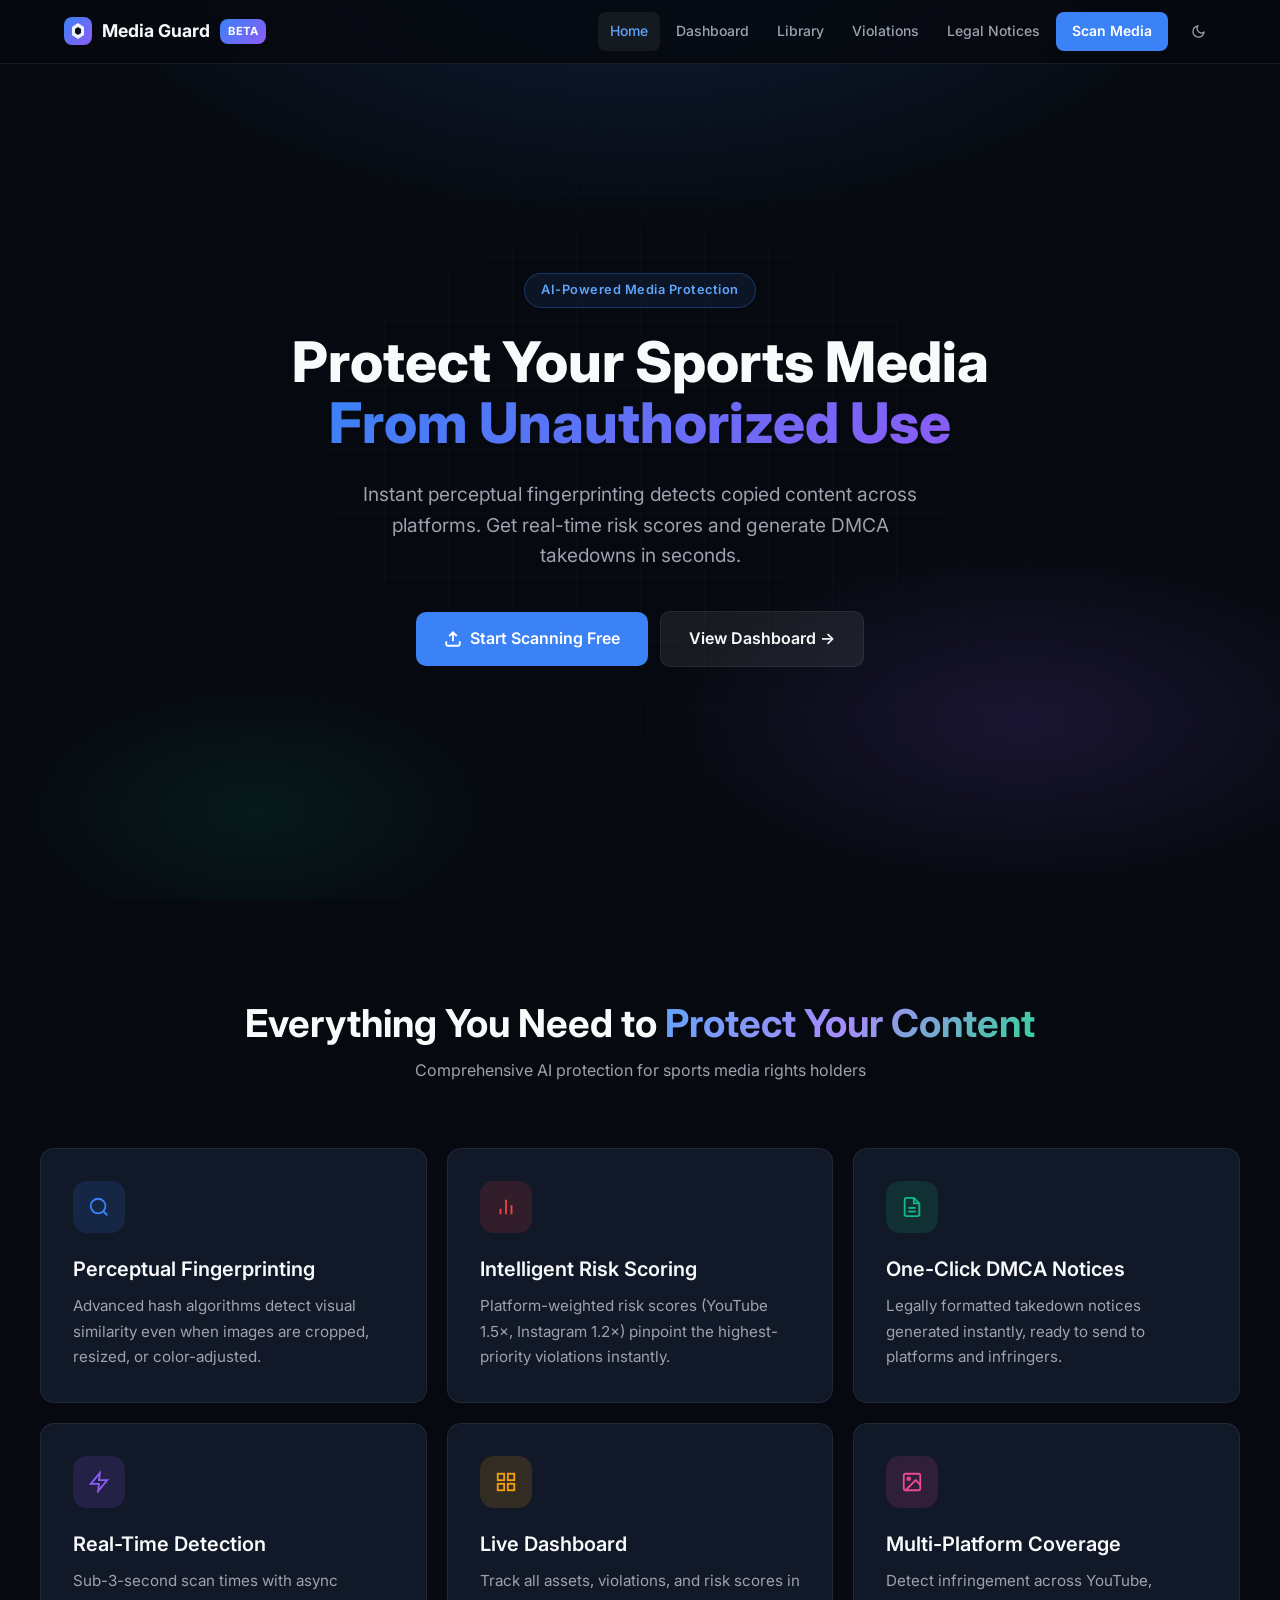
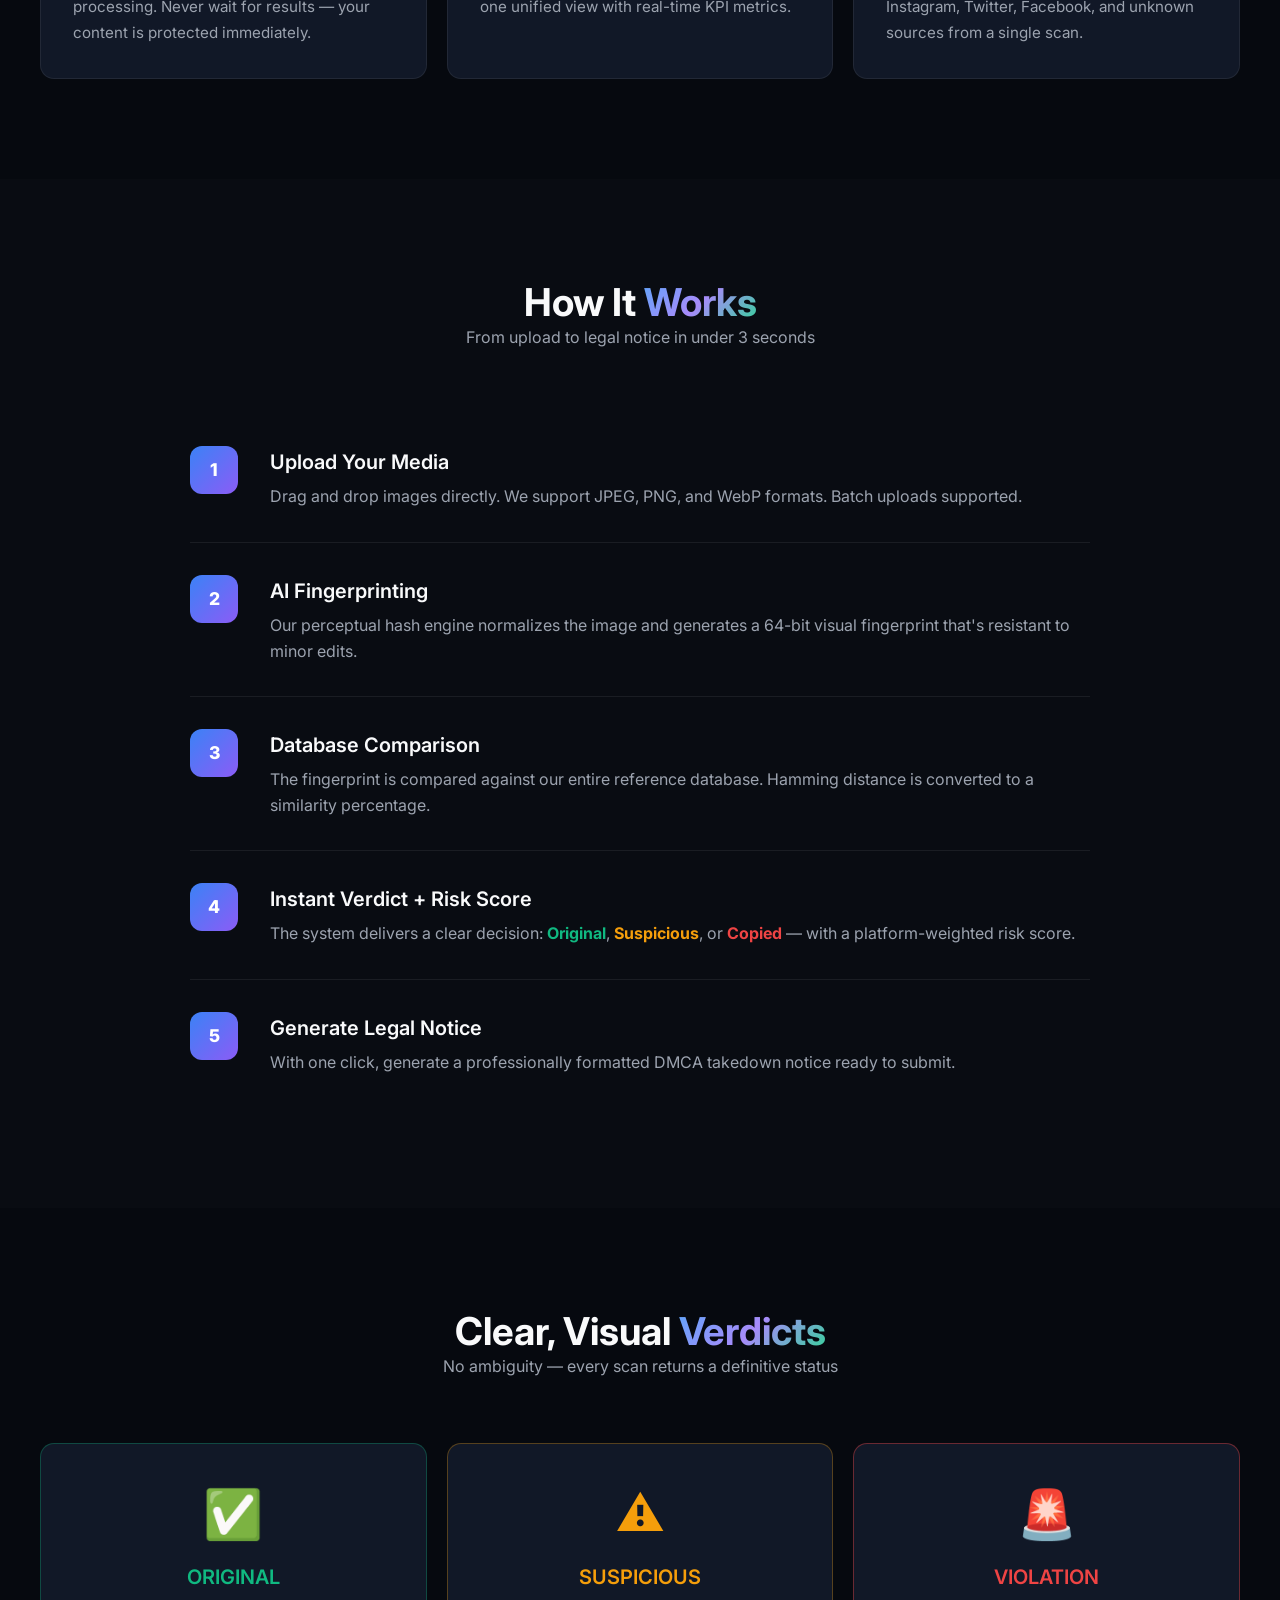
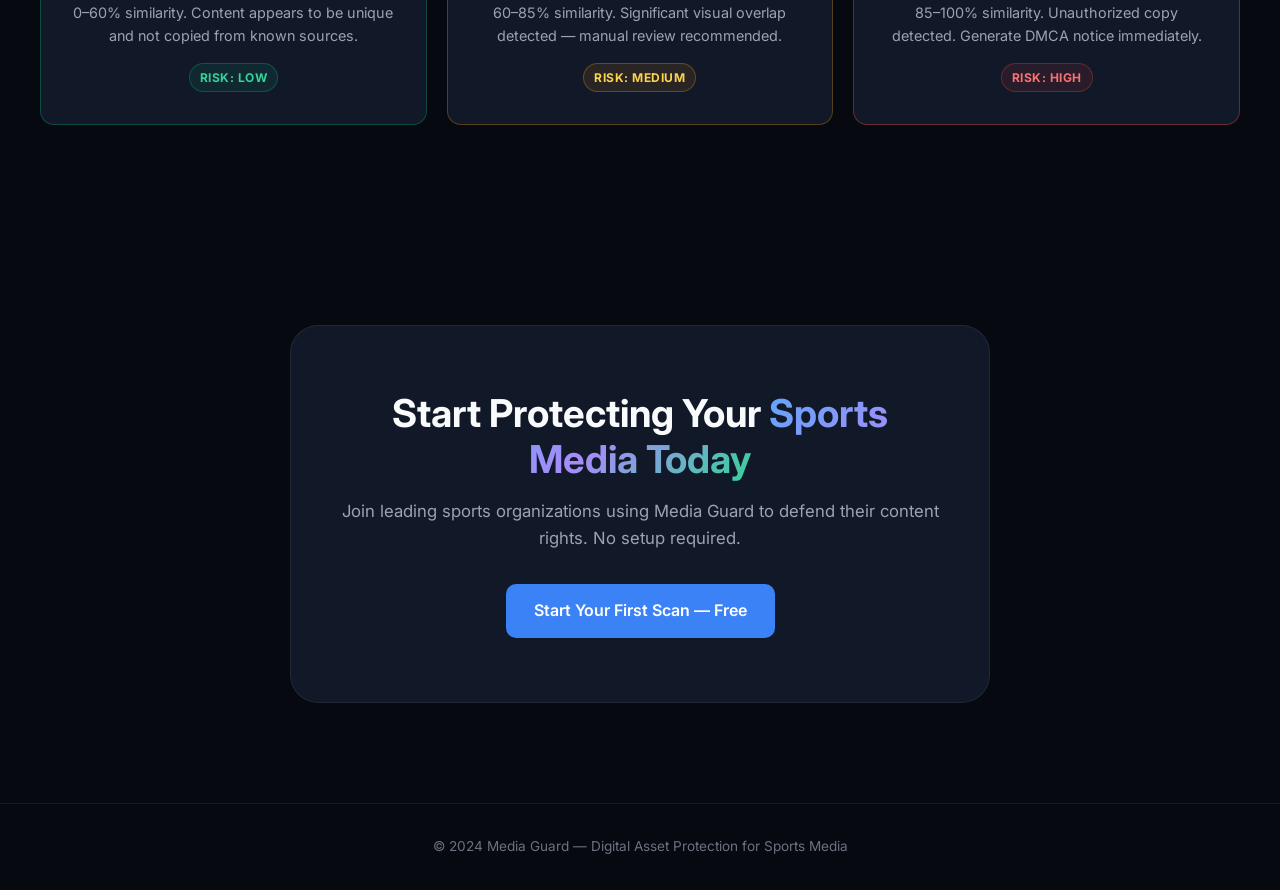
==== commit 087696fe: "♻️ Rebrand: GuardSport AI → Media Guard (UI + backend + docs)" ====
--- a/frontend/index.html
+++ b/frontend/index.html
@@ -4,7 +4,7 @@
   <meta charset="UTF-8"/>
   <link rel="icon" href="favicon.svg" type="image/svg+xml"/>
   <meta name="viewport" content="width=device-width, initial-scale=1.0"/>
-  <title>GuardSport AI — Digital Asset Protection for Sports Media</title>
+  <title>Media Guard — Digital Asset Protection for Sports Media</title>
   <meta name="description" content="AI-powered sports media protection platform. Detect unauthorized image and video usage, get instant risk scores, and generate legal DMCA takedown notices."/>
   <link rel="stylesheet" href="css/common.css"/>
   <link rel="stylesheet" href="css/animations.css"/>
@@ -224,7 +224,7 @@
           </linearGradient>
         </defs>
       </svg>
-      GuardSport AI
+      Media Guard
       <span class="logo-badge">BETA</span>
     </a>
     <ul class="nav-links">
@@ -407,7 +407,7 @@
 <section class="cta-section">
   <div class="cta-inner">
     <h2>Start Protecting Your <span class="gradient-text">Sports Media Today</span></h2>
-    <p>Join leading sports organizations using GuardSport AI to defend their content rights. No setup required.</p>
+    <p>Join leading sports organizations using Media Guard to defend their content rights. No setup required.</p>
     <a href="upload.html" class="btn btn-primary btn-lg" id="cta-final">
       Start Your First Scan — Free
     </a>
@@ -415,7 +415,7 @@
 </section>
 
 <footer class="footer">
-  <p>© 2024 GuardSport AI — Digital Asset Protection for Sports Media</p>
+  <p>© 2024 Media Guard — Digital Asset Protection for Sports Media</p>
 </footer>
 
 <script>
--- a/frontend/css/common.css
+++ b/frontend/css/common.css
@@ -547,11 +547,126 @@
 .grid-3 { display: grid; grid-template-columns: repeat(3, 1fr); gap: 16px; }
 .grid-auto { display: grid; grid-template-columns: repeat(auto-fill, minmax(280px, 1fr)); gap: 16px; }
 
+/* ── Hamburger Menu ──────────────────────────────────── */
+.nav-hamburger {
+  display: none;
+  flex-direction: column;
+  gap: 5px;
+  background: none;
+  border: none;
+  cursor: pointer;
+  padding: 6px;
+  border-radius: 6px;
+  margin-left: 8px;
+}
+.nav-hamburger span {
+  display: block;
+  width: 22px; height: 2px;
+  background: var(--text-primary);
+  border-radius: 2px;
+  transition: all 0.25s;
+}
+.nav-hamburger.open span:nth-child(1) { transform: translateY(7px) rotate(45deg); }
+.nav-hamburger.open span:nth-child(2) { opacity: 0; }
+.nav-hamburger.open span:nth-child(3) { transform: translateY(-7px) rotate(-45deg); }
+
+/* Mobile nav overlay */
+.nav-mobile-overlay {
+  display: none;
+  position: fixed;
+  top: 64px; left: 0; right: 0; bottom: 0;
+  background: rgba(6,9,15,0.97);
+  z-index: 99;
+  flex-direction: column;
+  padding: 24px;
+  gap: 8px;
+}
+.nav-mobile-overlay.open { display: flex; }
+.nav-mobile-overlay a {
+  padding: 14px 16px;
+  font-size: 1.1rem;
+  font-weight: 600;
+  color: var(--text-primary);
+  text-decoration: none;
+  border-radius: var(--radius-sm);
+  border: 1px solid var(--border);
+  background: var(--bg-card);
+  display: block;
+}
+.nav-mobile-overlay a.active,
+.nav-mobile-overlay a:hover { background: rgba(59,130,246,0.1); border-color: rgba(59,130,246,0.3); color: var(--blue-light); }
+
+/* ── Responsive Breakpoints ──────────────────────────── */
+
+/* Tablet */
+@media (max-width: 1024px) {
+  .metric-grid { grid-template-columns: repeat(2, 1fr); }
+  .grid-3 { grid-template-columns: repeat(2, 1fr); }
+}
+
+/* Mobile */
 @media (max-width: 768px) {
   .grid-2, .grid-3 { grid-template-columns: 1fr; }
+  .metric-grid { grid-template-columns: 1fr 1fr; }
+  .page-wrapper { padding: 80px 16px 48px; }
+
+  /* Nav — show hamburger, hide links */
   .nav-links { display: none; }
-  .page-wrapper { padding: 80px 16px 48px; }
-}
+  .nav-hamburger { display: flex; }
+
+  /* Buttons — full width on mobile forms */
+  .btn-block-mobile { width: 100%; justify-content: center; }
+
+  /* Tables — horizontal scroll */
+  .table-wrapper { overflow-x: auto; -webkit-overflow-scrolling: touch; }
+  td, th { padding: 10px 12px; font-size: 0.8rem; }
+
+  /* Cards */
+  .card { padding: 16px; }
+  .card-lg { padding: 20px; }
+
+  /* Score grid — 2-col on mobile */
+  .scores-grid {
+    grid-template-columns: 1fr 1fr !important;
+    gap: 12px !important;
+  }
+
+  /* Status badge — smaller */
+  .status-badge-large {
+    font-size: 1rem !important;
+    padding: 12px 20px !important;
+  }
+
+  /* Section header — stack on mobile */
+  .section-header { flex-direction: column; align-items: flex-start; gap: 12px; }
+
+  /* Upload layout */
+  .upload-layout { padding: 80px 16px 48px; }
+
+  /* Dashboard charts */
+  .chart-grid-2 { grid-template-columns: 1fr !important; }
+
+  /* Toast — full width at bottom */
+  #gs-toast-container {
+    left: 16px !important;
+    right: 16px !important;
+    bottom: 16px !important;
+  }
+  #gs-toast-container > div { min-width: unset !important; max-width: 100% !important; }
+
+  /* Results layout */
+  .results-layout { padding: 80px 16px 48px !important; }
+}
+
+/* Small mobile */
+@media (max-width: 480px) {
+  h1 { font-size: 1.8rem !important; }
+  h2 { font-size: 1.5rem !important; }
+  .metric-grid { grid-template-columns: 1fr; }
+  .scores-grid { grid-template-columns: 1fr !important; }
+  .nav-logo span.logo-badge { display: none; }
+}
+
 
 /* ── Theme Transition ────────────────────────────────── */
 *,
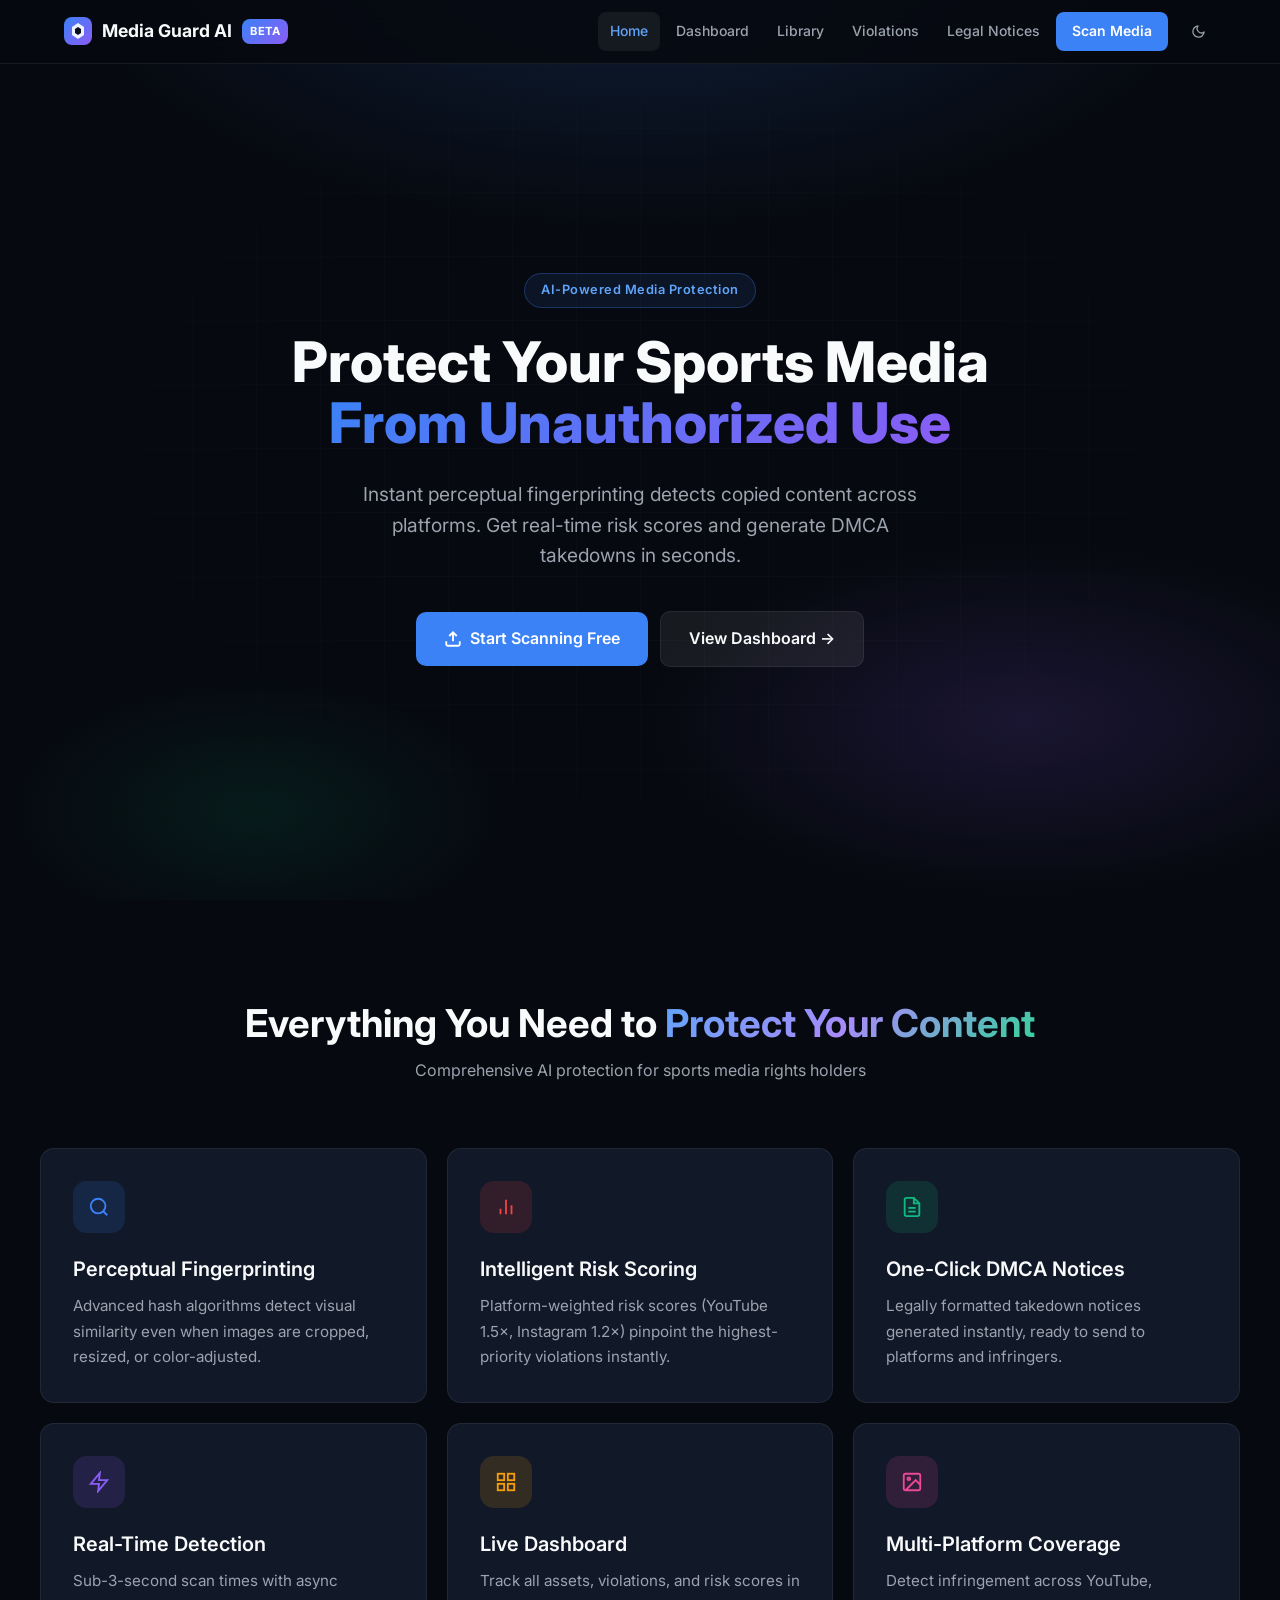
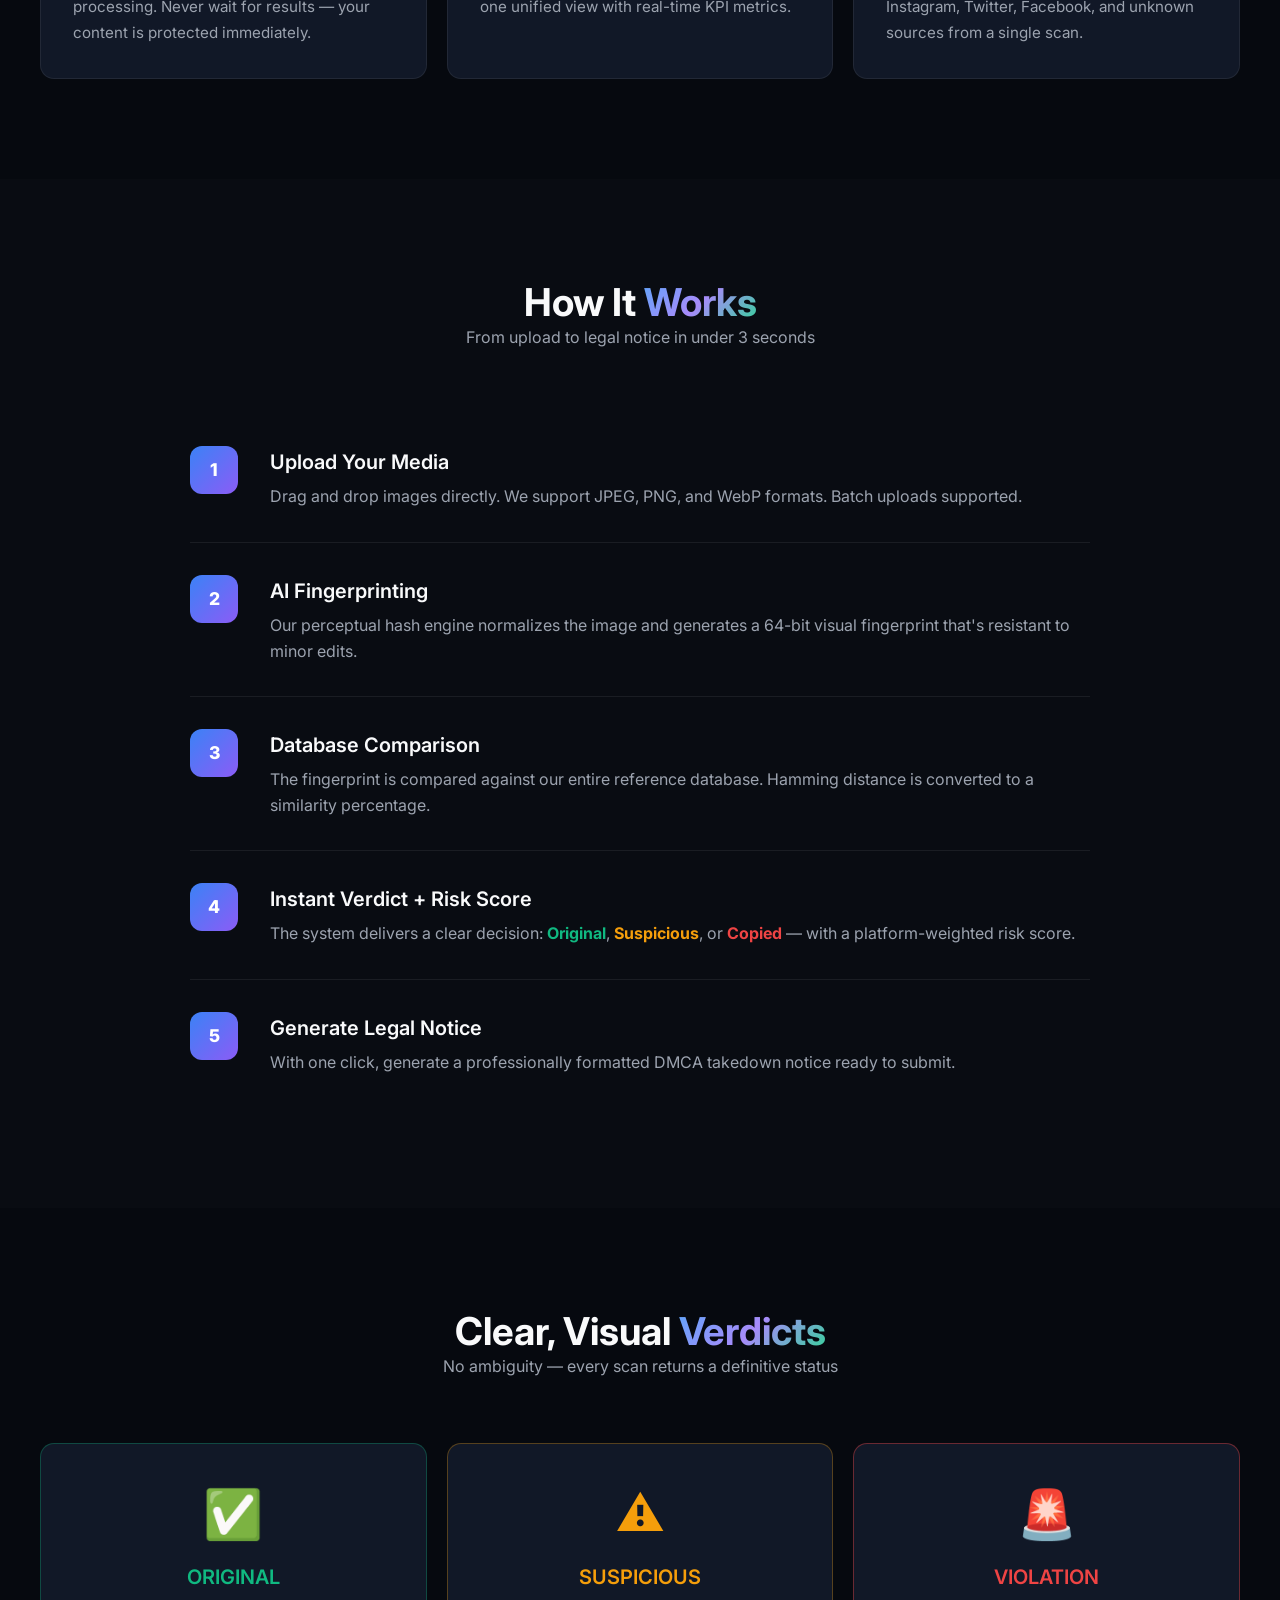
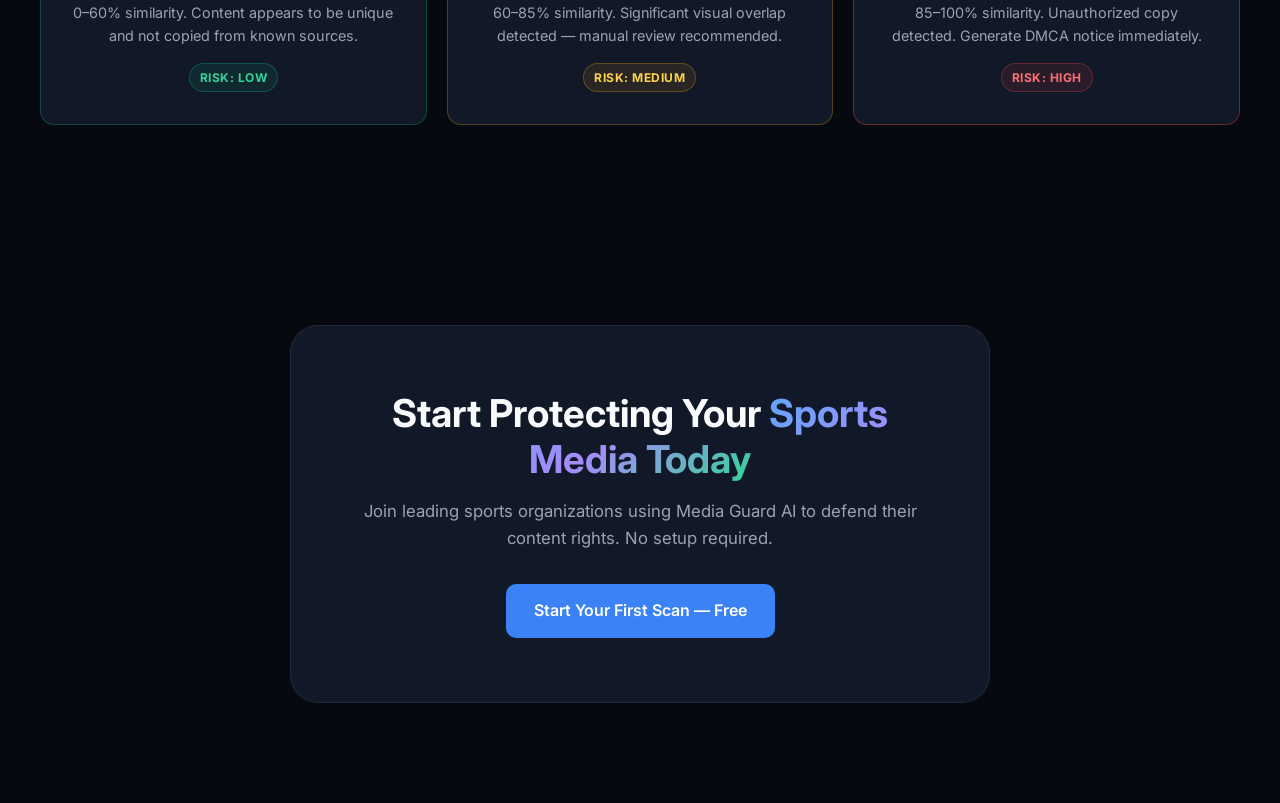
==== commit 67aa3690: "🔄 Rebrand to Media Guard AI, remove footer, fix reverse image search to upload actual file - Rename " ====
--- a/frontend/index.html
+++ b/frontend/index.html
@@ -4,7 +4,7 @@
   <meta charset="UTF-8"/>
   <link rel="icon" href="favicon.svg" type="image/svg+xml"/>
   <meta name="viewport" content="width=device-width, initial-scale=1.0"/>
-  <title>Media Guard — Digital Asset Protection for Sports Media</title>
+  <title>Media Guard AI — Digital Asset Protection for Sports Media</title>
   <meta name="description" content="AI-powered sports media protection platform. Detect unauthorized image and video usage, get instant risk scores, and generate legal DMCA takedown notices."/>
   <link rel="stylesheet" href="css/common.css"/>
   <link rel="stylesheet" href="css/animations.css"/>
@@ -197,13 +197,7 @@
     .cta-inner h2 { margin-bottom: 16px; }
     .cta-inner p { margin-bottom: 32px; font-size: 1.05rem; }
 
-    /* ── Footer ──────────────────────────────────────── */
-    .footer {
-      border-top: 1px solid var(--border);
-      padding: 32px 24px;
-      text-align: center;
-    }
-    .footer p { font-size: 0.85rem; color: var(--text-muted); }
+
   </style>
   <script src="js/theme.js"></script>
 </head>
@@ -224,7 +218,7 @@
           </linearGradient>
         </defs>
       </svg>
-      Media Guard
+      Media Guard AI
       <span class="logo-badge">BETA</span>
     </a>
     <ul class="nav-links">
@@ -407,16 +401,14 @@
 <section class="cta-section">
   <div class="cta-inner">
     <h2>Start Protecting Your <span class="gradient-text">Sports Media Today</span></h2>
-    <p>Join leading sports organizations using Media Guard to defend their content rights. No setup required.</p>
+    <p>Join leading sports organizations using Media Guard AI to defend their content rights. No setup required.</p>
     <a href="upload.html" class="btn btn-primary btn-lg" id="cta-final">
       Start Your First Scan — Free
     </a>
   </div>
 </section>
 
-<footer class="footer">
-  <p>© 2024 Media Guard — Digital Asset Protection for Sports Media</p>
-</footer>
+
 
 <script>
   // Intersection observer for fade-up animations
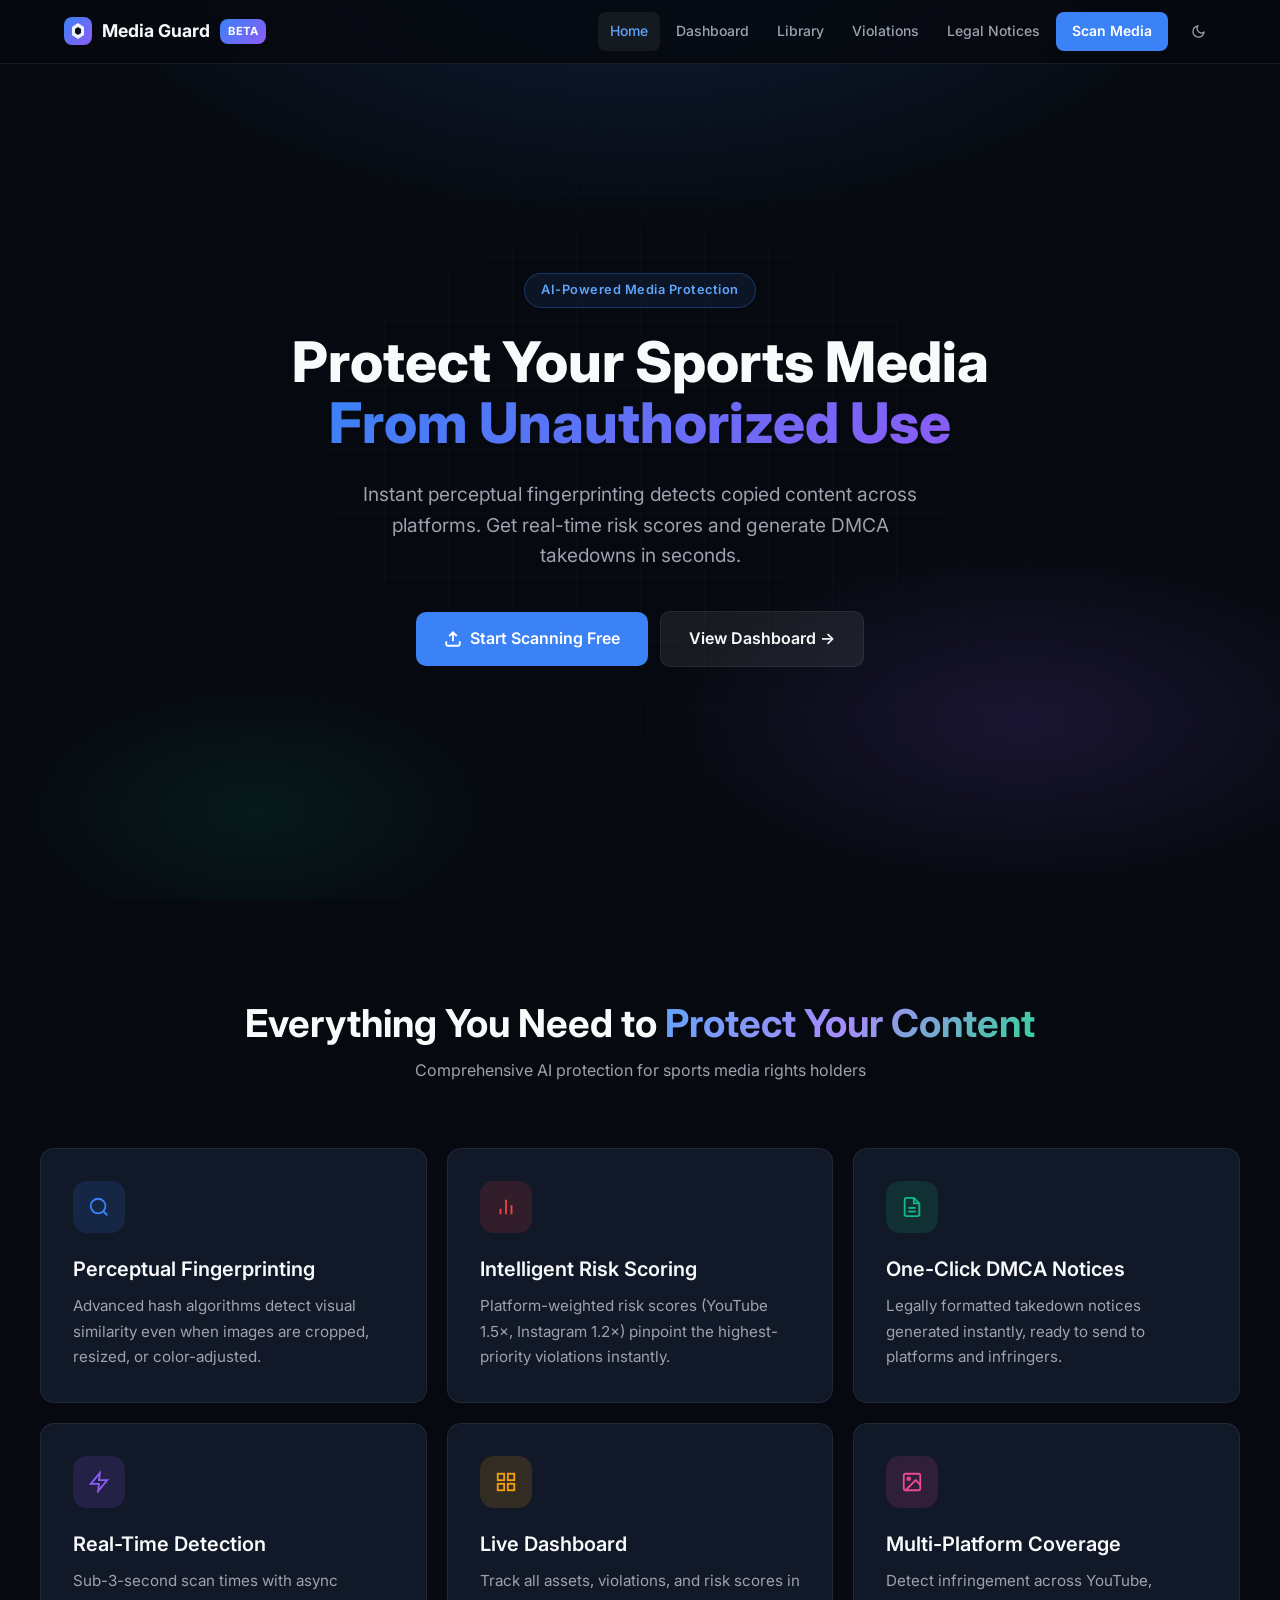
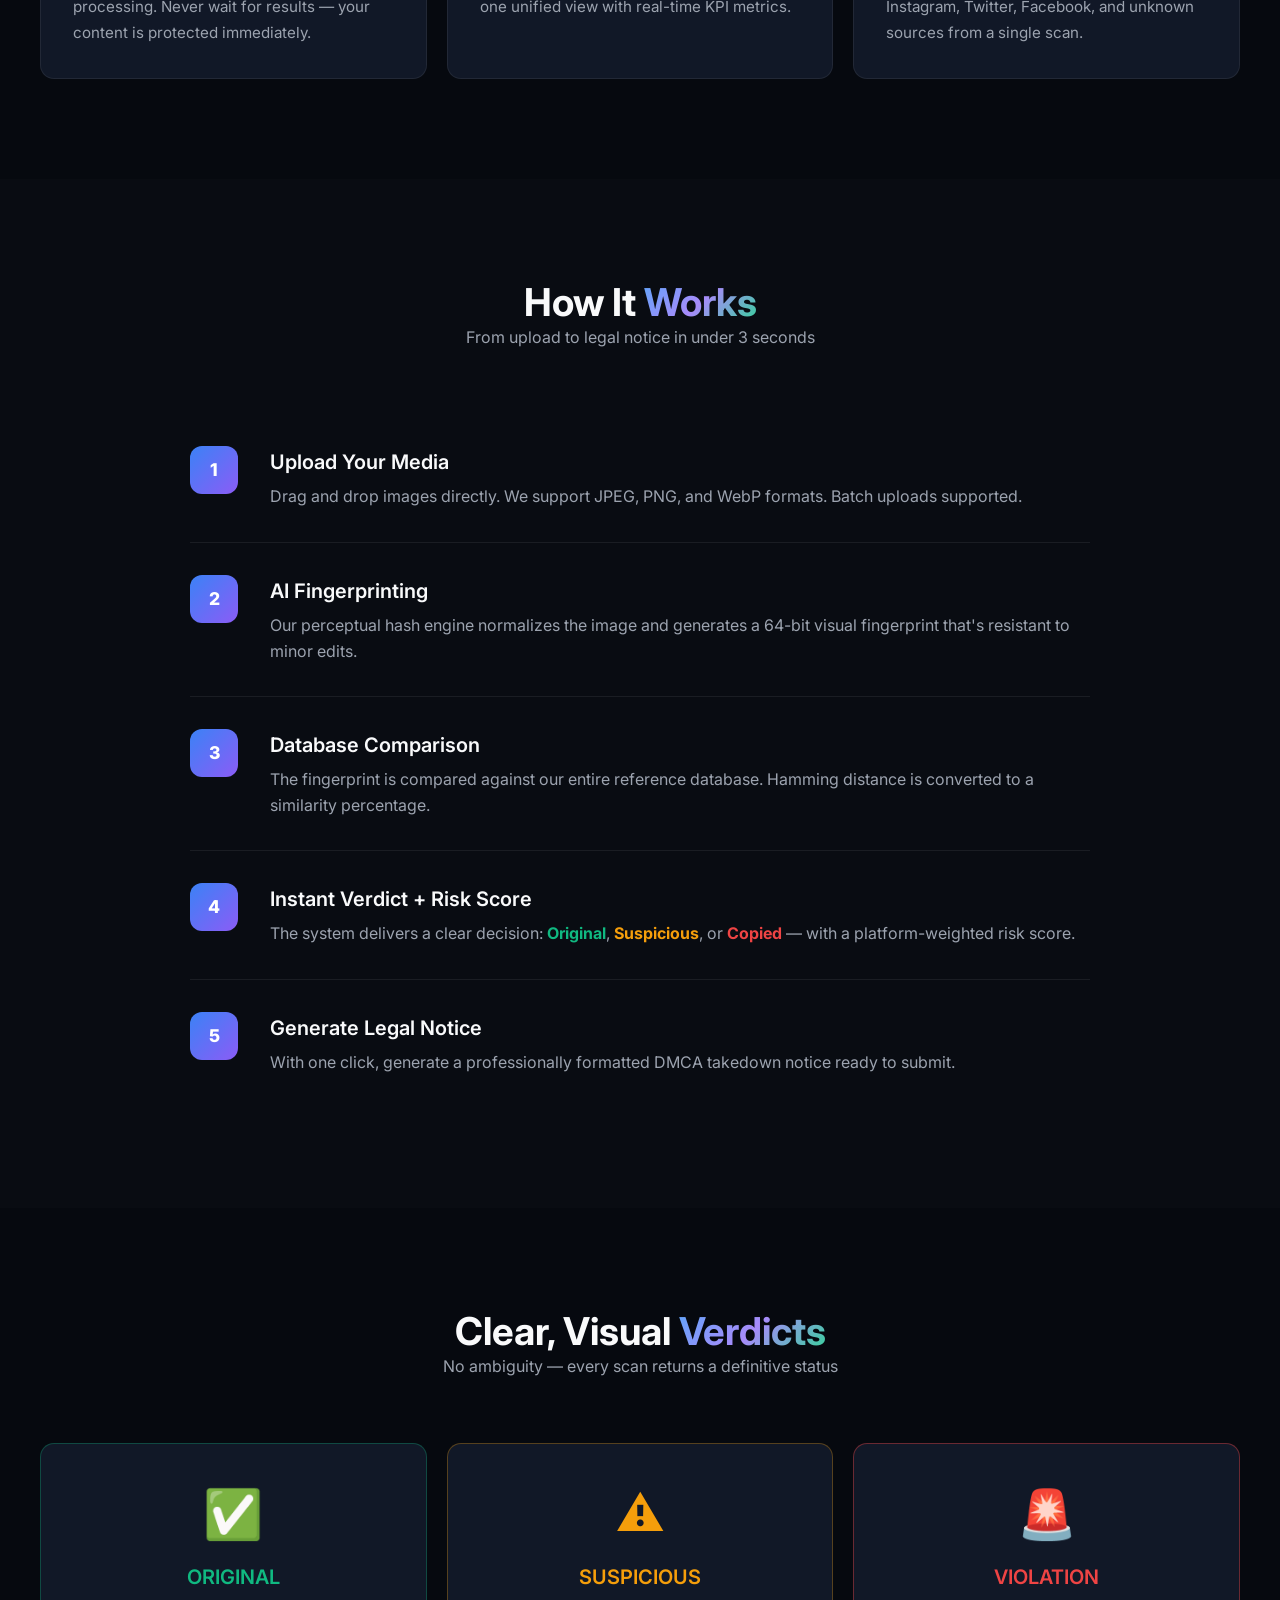
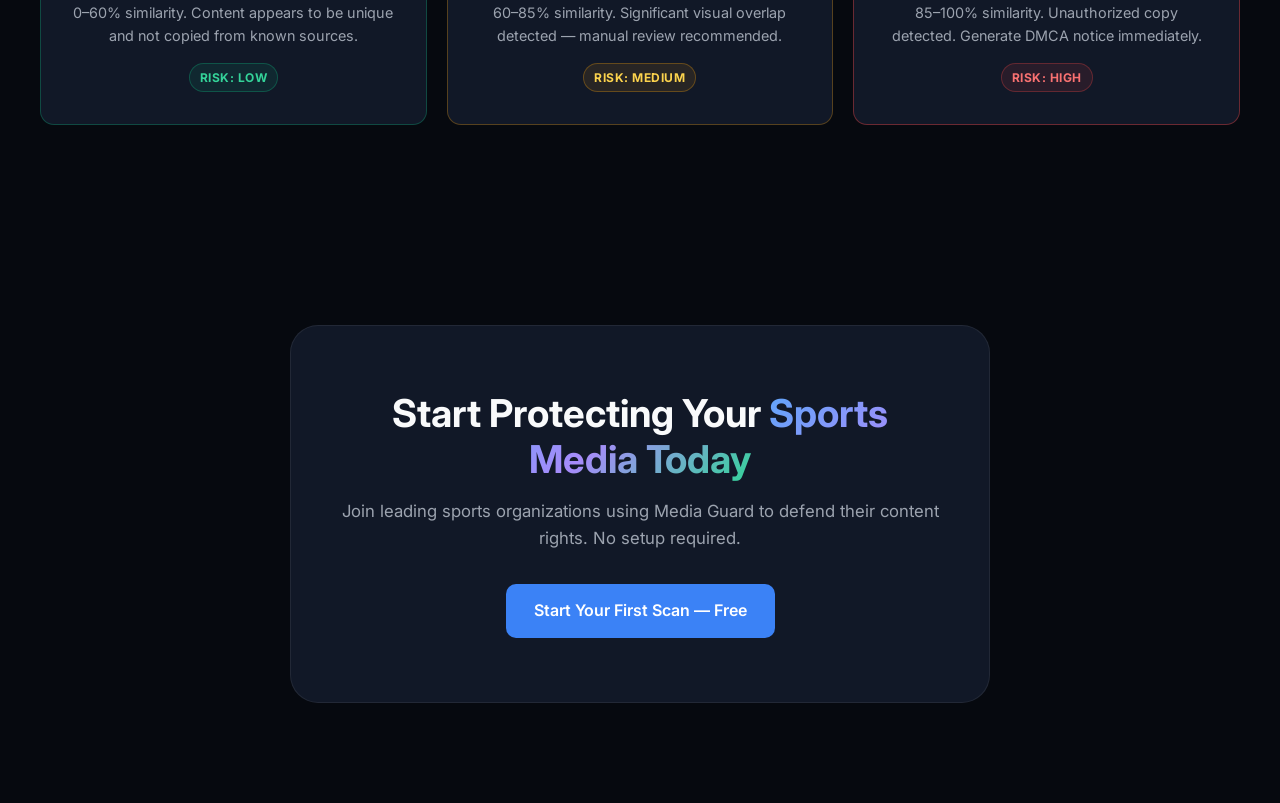
==== commit 129590d9: "📝 Rename to Media Guard everywhere + document Google services - Renamed 'Media Guard AI' → 'Media Gu" ====
--- a/frontend/index.html
+++ b/frontend/index.html
@@ -4,7 +4,7 @@
   <meta charset="UTF-8"/>
   <link rel="icon" href="favicon.svg" type="image/svg+xml"/>
   <meta name="viewport" content="width=device-width, initial-scale=1.0"/>
-  <title>Media Guard AI — Digital Asset Protection for Sports Media</title>
+  <title>Media Guard — Digital Asset Protection for Sports Media</title>
   <meta name="description" content="AI-powered sports media protection platform. Detect unauthorized image and video usage, get instant risk scores, and generate legal DMCA takedown notices."/>
   <link rel="stylesheet" href="css/common.css"/>
   <link rel="stylesheet" href="css/animations.css"/>
@@ -218,7 +218,7 @@
           </linearGradient>
         </defs>
       </svg>
-      Media Guard AI
+      Media Guard
       <span class="logo-badge">BETA</span>
     </a>
     <ul class="nav-links">
@@ -401,7 +401,7 @@
 <section class="cta-section">
   <div class="cta-inner">
     <h2>Start Protecting Your <span class="gradient-text">Sports Media Today</span></h2>
-    <p>Join leading sports organizations using Media Guard AI to defend their content rights. No setup required.</p>
+    <p>Join leading sports organizations using Media Guard to defend their content rights. No setup required.</p>
     <a href="upload.html" class="btn btn-primary btn-lg" id="cta-final">
       Start Your First Scan — Free
     </a>
